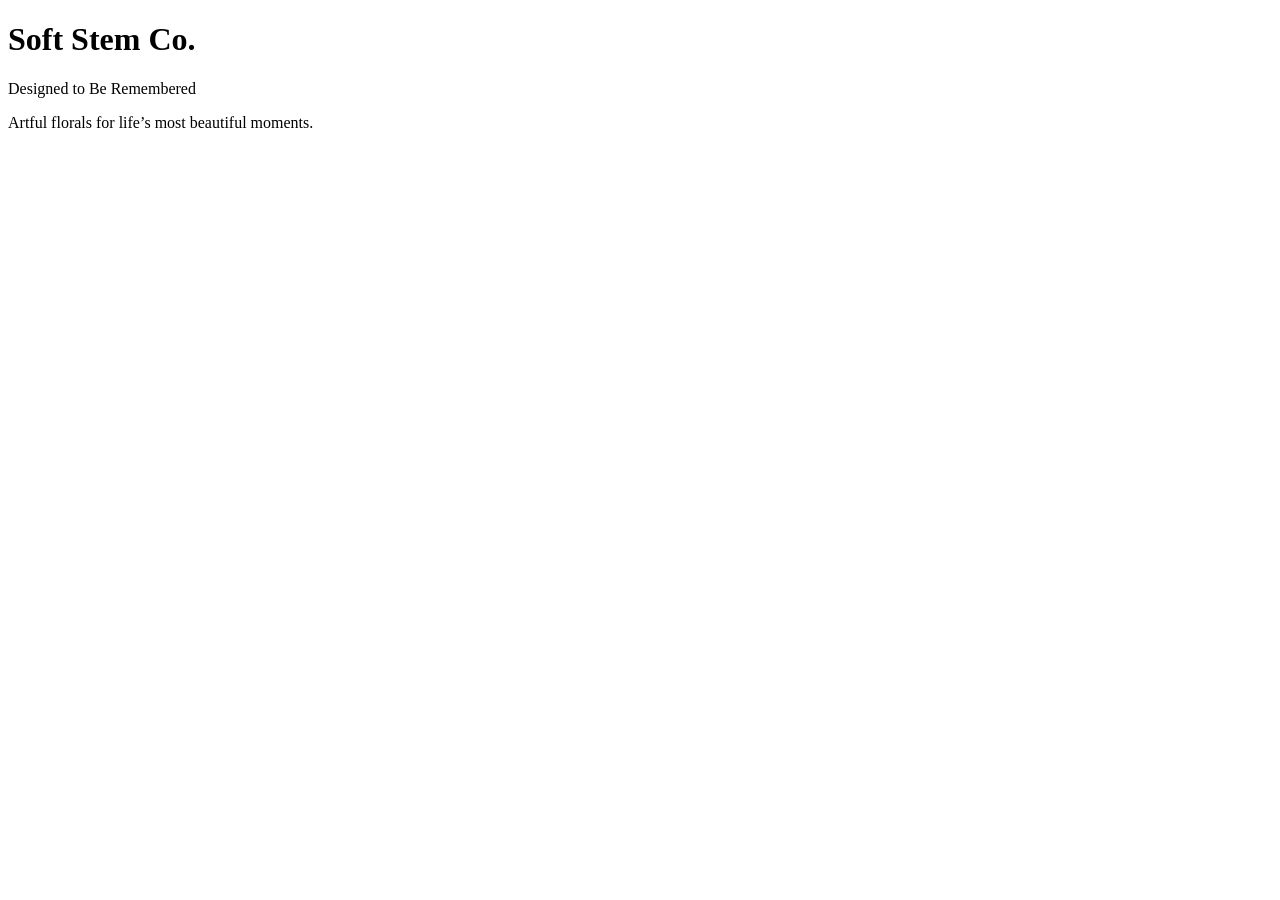
==== index.html @ 31f5fba9 "Add initial index.html for Soft Stem Co." ====
<!DOCTYPE html>
<html lang="en">
<head>
  <meta charset="UTF-8">
  <meta name="viewport" content="width=device-width, initial-scale=1.0">
  <title>Soft Stem Co.</title>
</head>
<body>
  <h1>Soft Stem Co.</h1>
  <p>Designed to Be Remembered</p>
  <p>Artful florals for life’s most beautiful moments.</p>
</body>
</html>
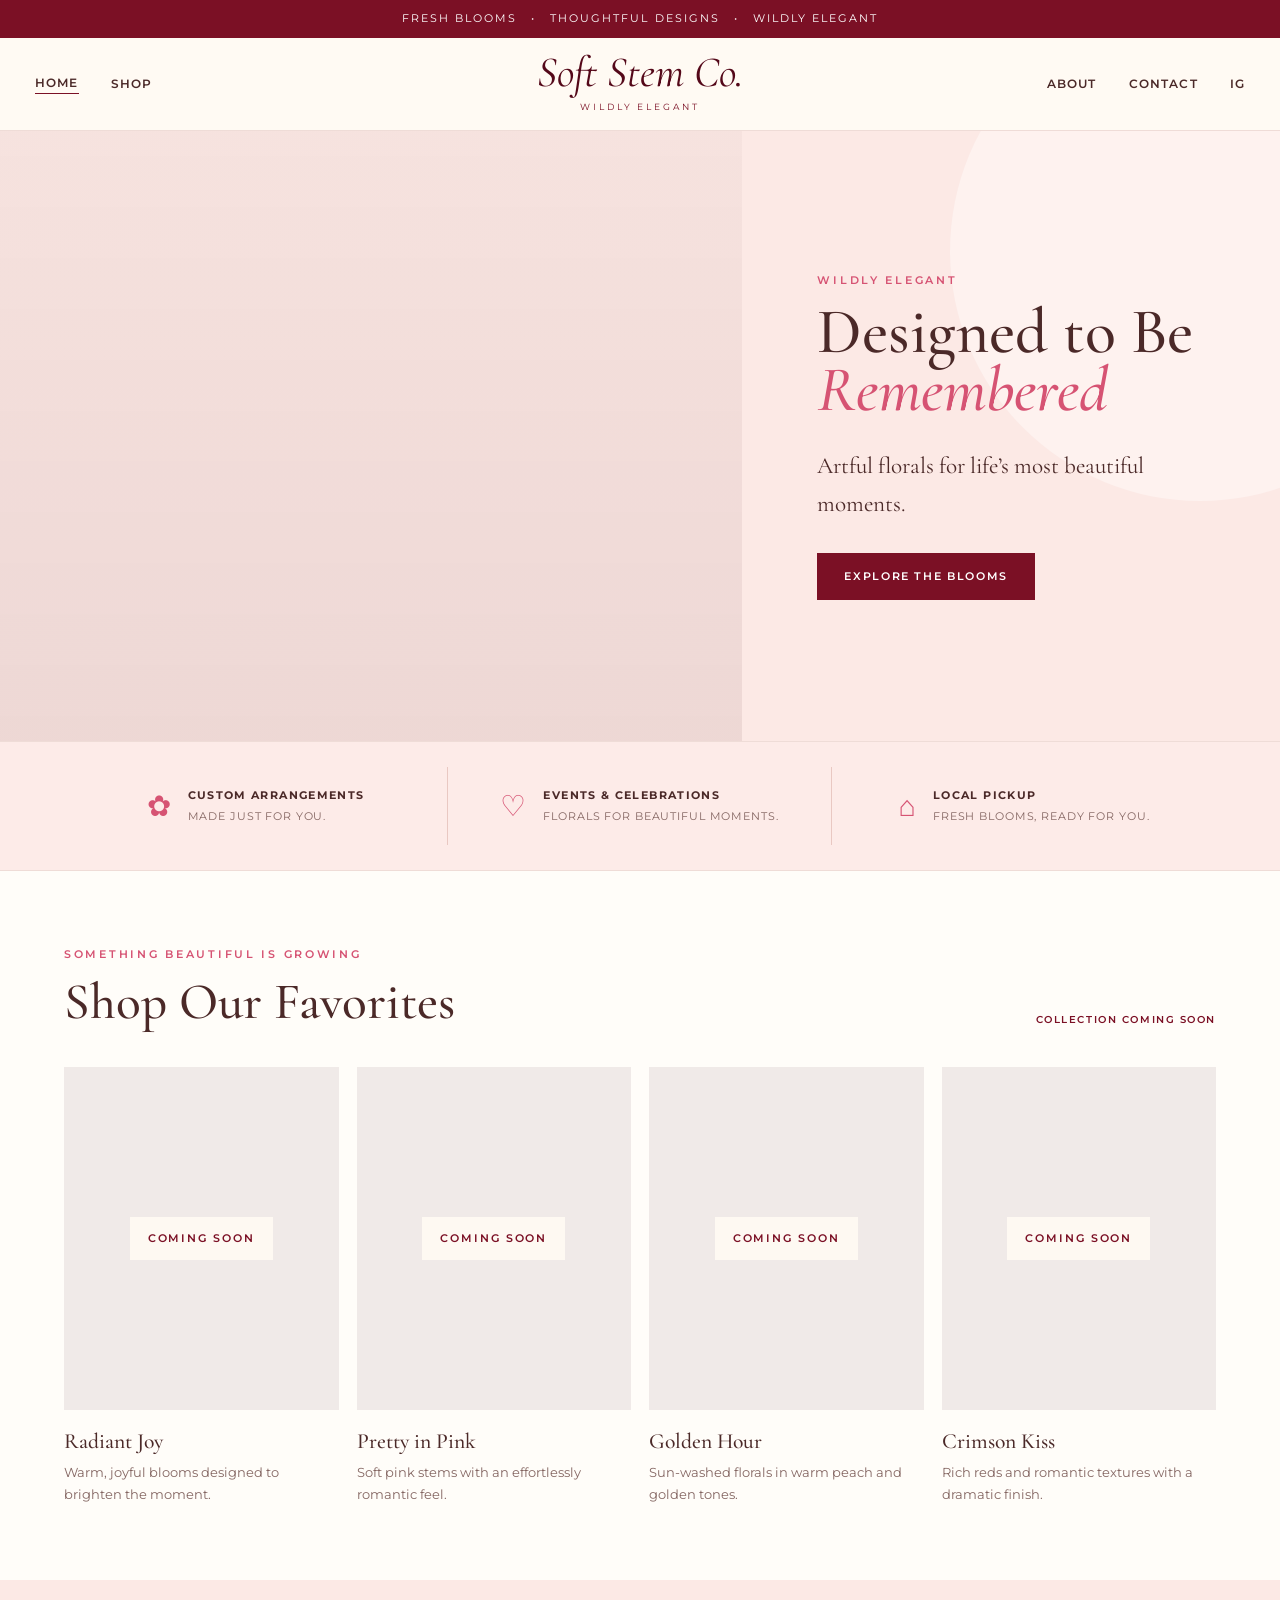
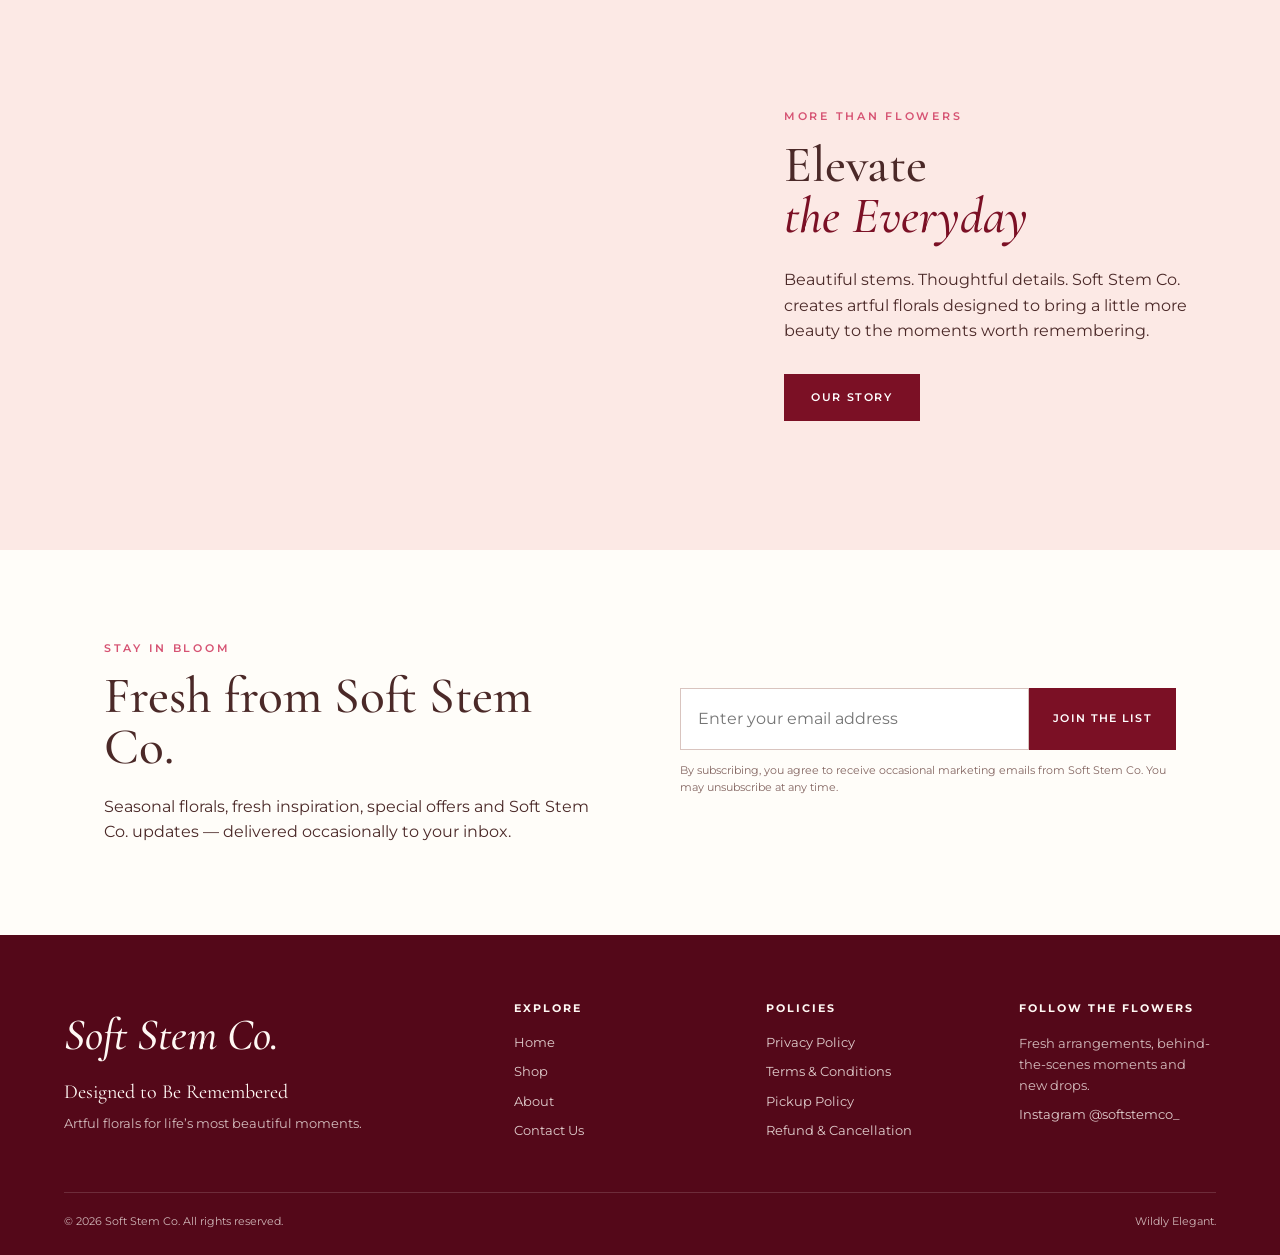
==== commit ed8d0a6d: "Improve SEO and branding in index.html Updated the title and added a meta description for SEO. Enhan" ====
--- a/index.html
+++ b/index.html
@@ -3,11 +3,289 @@
 <head>
   <meta charset="UTF-8">
   <meta name="viewport" content="width=device-width, initial-scale=1.0">
-  <title>Soft Stem Co.</title>
+
+  <title>Soft Stem Co. | Wildly Elegant Florals</title>
+
+  <meta
+    name="description"
+    content="Soft Stem Co. creates artful florals for life's most beautiful moments. Thoughtfully designed arrangements available for local pickup."
+  >
+
+  <link rel="preconnect" href="https://fonts.googleapis.com">
+  <link rel="preconnect" href="https://fonts.gstatic.com" crossorigin>
+
+  <link
+    href="https://fonts.googleapis.com/css2?family=Cormorant+Garamond:ital,wght@0,400;0,500;0,600;1,500&family=Montserrat:wght@400;500;600&display=swap"
+    rel="stylesheet"
+  >
+
+  <link rel="stylesheet" href="styles.css">
 </head>
+
 <body>
-  <h1>Soft Stem Co.</h1>
-  <p>Designed to Be Remembered</p>
-  <p>Artful florals for life’s most beautiful moments.</p>
+
+  <!-- Announcement Bar -->
+  <div class="announcement-bar">
+    <span>Fresh Blooms</span>
+    <span>•</span>
+    <span>Thoughtful Designs</span>
+    <span>•</span>
+    <span>Wildly Elegant</span>
+  </div>
+
+  <!-- Header -->
+  <header class="site-header">
+    <div class="header-inner">
+
+      <nav class="main-nav left-nav" aria-label="Primary navigation">
+        <a href="index.html" class="active">Home</a>
+        <a href="#shop">Shop</a>
+      </nav>
+
+      <a href="index.html" class="brand">
+        <span class="brand-name">Soft Stem Co.</span>
+        <span class="brand-tagline">Wildly Elegant</span>
+      </a>
+
+      <nav class="main-nav right-nav">
+        <a href="about.html">About</a>
+        <a href="contact.html">Contact</a>
+
+        <a
+          href="https://www.instagram.com/softstemco_/"
+          target="_blank"
+          rel="noopener noreferrer"
+          aria-label="Soft Stem Co. on Instagram"
+          class="instagram-link"
+        >
+          IG
+        </a>
+      </nav>
+
+    </div>
+  </header>
+
+  <main>
+
+    <!-- Hero -->
+    <section class="hero">
+
+      <div class="hero-photo">
+        <div class="hero-photo-overlay"></div>
+      </div>
+
+      <div class="hero-content">
+        <p class="eyebrow">Wildly Elegant</p>
+
+        <h1>
+          Designed to Be
+          <span>Remembered</span>
+        </h1>
+
+        <p class="hero-copy">
+          Artful florals for life’s most beautiful moments.
+        </p>
+
+        <a href="#shop" class="button primary-button">
+          Explore the Blooms
+        </a>
+      </div>
+
+    </section>
+
+    <!-- Service Highlights -->
+    <section class="service-strip">
+
+      <article class="service-item">
+        <div class="service-icon">✿</div>
+        <div>
+          <h3>Custom Arrangements</h3>
+          <p>Made just for you.</p>
+        </div>
+      </article>
+
+      <article class="service-item">
+        <div class="service-icon">♡</div>
+        <div>
+          <h3>Events & Celebrations</h3>
+          <p>Florals for beautiful moments.</p>
+        </div>
+      </article>
+
+      <article class="service-item">
+        <div class="service-icon">⌂</div>
+        <div>
+          <h3>Local Pickup</h3>
+          <p>Fresh blooms, ready for you.</p>
+        </div>
+      </article>
+
+    </section>
+
+    <!-- Shop -->
+    <section class="shop-section" id="shop">
+
+      <div class="section-heading">
+        <div>
+          <p class="eyebrow">Something Beautiful Is Growing</p>
+          <h2>Shop Our Favorites</h2>
+        </div>
+
+        <span class="coming-soon-note">Collection coming soon</span>
+      </div>
+
+      <div class="product-grid">
+
+        <article class="product-card">
+          <div class="product-photo product-one">
+            <span class="coming-soon-label">Coming Soon</span>
+          </div>
+          <h3>Radiant Joy</h3>
+          <p>Warm, joyful blooms designed to brighten the moment.</p>
+        </article>
+
+        <article class="product-card">
+          <div class="product-photo product-two">
+            <span class="coming-soon-label">Coming Soon</span>
+          </div>
+          <h3>Pretty in Pink</h3>
+          <p>Soft pink stems with an effortlessly romantic feel.</p>
+        </article>
+
+        <article class="product-card">
+          <div class="product-photo product-three">
+            <span class="coming-soon-label">Coming Soon</span>
+          </div>
+          <h3>Golden Hour</h3>
+          <p>Sun-washed florals in warm peach and golden tones.</p>
+        </article>
+
+        <article class="product-card">
+          <div class="product-photo product-four">
+            <span class="coming-soon-label">Coming Soon</span>
+          </div>
+          <h3>Crimson Kiss</h3>
+          <p>Rich reds and romantic textures with a dramatic finish.</p>
+        </article>
+
+      </div>
+
+    </section>
+
+    <!-- Story -->
+    <section class="story-section">
+
+      <div class="story-photo"></div>
+
+      <div class="story-content">
+        <p class="eyebrow">More Than Flowers</p>
+
+        <h2>
+          Elevate
+          <span>the Everyday</span>
+        </h2>
+
+        <p>
+          Beautiful stems. Thoughtful details. Soft Stem Co. creates
+          artful florals designed to bring a little more beauty to the
+          moments worth remembering.
+        </p>
+
+        <a href="about.html" class="button secondary-button">
+          Our Story
+        </a>
+      </div>
+
+    </section>
+
+    <!-- Newsletter -->
+    <section class="newsletter-section">
+
+      <div class="newsletter-copy">
+        <p class="eyebrow">Stay in Bloom</p>
+
+        <h2>Fresh from Soft Stem Co.</h2>
+
+        <p>
+          Seasonal florals, fresh inspiration, special offers and
+          Soft Stem Co. updates — delivered occasionally to your inbox.
+        </p>
+      </div>
+
+      <form class="newsletter-form">
+        <label for="email" class="sr-only">Email Address</label>
+
+        <input
+          type="email"
+          id="email"
+          name="email"
+          placeholder="Enter your email address"
+          required
+        >
+
+        <button type="submit">Join the List</button>
+
+        <p class="form-disclaimer">
+          By subscribing, you agree to receive occasional marketing
+          emails from Soft Stem Co. You may unsubscribe at any time.
+        </p>
+      </form>
+
+    </section>
+
+  </main>
+
+  <!-- Footer -->
+  <footer class="site-footer">
+
+    <div class="footer-grid">
+
+      <div class="footer-brand">
+        <h2>Soft Stem Co.</h2>
+        <p class="footer-tagline">Designed to Be Remembered</p>
+        <p>Artful florals for life’s most beautiful moments.</p>
+      </div>
+
+      <div class="footer-column">
+        <h3>Explore</h3>
+        <a href="index.html">Home</a>
+        <a href="#shop">Shop</a>
+        <a href="about.html">About</a>
+        <a href="contact.html">Contact Us</a>
+      </div>
+
+      <div class="footer-column">
+        <h3>Policies</h3>
+        <a href="privacy.html">Privacy Policy</a>
+        <a href="terms.html">Terms & Conditions</a>
+        <a href="pickup.html">Pickup Policy</a>
+        <a href="refunds.html">Refund & Cancellation</a>
+      </div>
+
+      <div class="footer-column">
+        <h3>Follow the Flowers</h3>
+
+        <p>
+          Fresh arrangements, behind-the-scenes moments and new drops.
+        </p>
+
+        <a
+          href="https://www.instagram.com/softstemco_/"
+          target="_blank"
+          rel="noopener noreferrer"
+        >
+          Instagram @softstemco_
+        </a>
+      </div>
+
+    </div>
+
+    <div class="footer-bottom">
+      <p>© 2026 Soft Stem Co. All rights reserved.</p>
+      <p>Wildly Elegant.</p>
+    </div>
+
+  </footer>
+
 </body>
 </html>
--- a/styles.css
+++ b/styles.css
@@ -0,0 +1,684 @@
+:root {
+  --burgundy: #7b1025;
+  --deep-burgundy: #540819;
+  --rose: #d65373;
+  --soft-pink: #f8d7dc;
+  --blush: #fce9e5;
+  --peach: #f8b89f;
+  --cream: #fffaf3;
+  --warm-white: #fffdf9;
+  --brown: #4b2928;
+  --muted-brown: #846662;
+  --border: #efdcd7;
+
+  --serif: "Cormorant Garamond", serif;
+  --sans: "Montserrat", sans-serif;
+}
+
+* {
+  box-sizing: border-box;
+  margin: 0;
+  padding: 0;
+}
+
+html {
+  scroll-behavior: smooth;
+}
+
+body {
+  font-family: var(--sans);
+  background: var(--warm-white);
+  color: var(--brown);
+  line-height: 1.6;
+}
+
+img {
+  max-width: 100%;
+  display: block;
+}
+
+a {
+  color: inherit;
+  text-decoration: none;
+}
+
+button,
+input {
+  font: inherit;
+}
+
+/* Announcement */
+
+.announcement-bar {
+  min-height: 38px;
+  background: var(--burgundy);
+  color: white;
+  display: flex;
+  justify-content: center;
+  align-items: center;
+  gap: 14px;
+  font-size: 0.7rem;
+  letter-spacing: 0.18em;
+  text-transform: uppercase;
+}
+
+/* Header */
+
+.site-header {
+  background: rgba(255, 250, 243, 0.98);
+  border-bottom: 1px solid var(--border);
+  position: sticky;
+  top: 0;
+  z-index: 20;
+}
+
+.header-inner {
+  max-width: 1300px;
+  margin: auto;
+  min-height: 92px;
+  padding: 0 35px;
+  display: grid;
+  grid-template-columns: 1fr auto 1fr;
+  align-items: center;
+}
+
+.main-nav {
+  display: flex;
+  gap: 32px;
+  align-items: center;
+}
+
+.right-nav {
+  justify-content: flex-end;
+}
+
+.main-nav a {
+  font-size: 0.72rem;
+  font-weight: 600;
+  letter-spacing: 0.1em;
+  text-transform: uppercase;
+}
+
+.main-nav a:hover {
+  color: var(--burgundy);
+}
+
+.main-nav .active {
+  border-bottom: 1px solid var(--burgundy);
+}
+
+.brand {
+  text-align: center;
+}
+
+.brand-name {
+  display: block;
+  font-family: var(--serif);
+  font-size: 2.7rem;
+  line-height: 0.9;
+  font-style: italic;
+  color: var(--deep-burgundy);
+}
+
+.brand-tagline {
+  display: block;
+  margin-top: 8px;
+  font-size: 0.57rem;
+  letter-spacing: 0.32em;
+  text-transform: uppercase;
+  color: var(--burgundy);
+}
+
+/* Hero */
+
+.hero {
+  min-height: 610px;
+  display: grid;
+  grid-template-columns: 58% 42%;
+  background: var(--blush);
+}
+
+.hero-photo {
+  min-height: 610px;
+
+  /* Temporary stock-style image */
+  background:
+    linear-gradient(
+      rgba(70, 10, 20, 0.03),
+      rgba(70, 10, 20, 0.08)
+    ),
+    url("https://images.unsplash.com/photo-1523438885200-e635ba2c371e?auto=format&fit=crop&w=1600&q=85");
+
+  background-size: cover;
+  background-position: center;
+}
+
+.hero-content {
+  position: relative;
+  padding: 90px 75px;
+  display: flex;
+  flex-direction: column;
+  justify-content: center;
+  overflow: hidden;
+}
+
+.hero-content::before {
+  content: "";
+  position: absolute;
+  width: 500px;
+  height: 500px;
+  background: rgba(255, 255, 255, 0.38);
+  border-radius: 50%;
+  top: -130px;
+  right: -170px;
+}
+
+.hero-content > * {
+  position: relative;
+  z-index: 2;
+}
+
+.eyebrow {
+  font-size: 0.68rem;
+  font-weight: 600;
+  letter-spacing: 0.25em;
+  text-transform: uppercase;
+  color: var(--rose);
+  margin-bottom: 14px;
+}
+
+.hero h1 {
+  font-family: var(--serif);
+  font-weight: 500;
+  font-size: clamp(3rem, 5vw, 5.5rem);
+  line-height: 0.9;
+  color: var(--brown);
+  max-width: 600px;
+}
+
+.hero h1 span {
+  display: block;
+  font-style: italic;
+  color: var(--rose);
+}
+
+.hero-copy {
+  max-width: 460px;
+  margin: 30px 0;
+  font-family: var(--serif);
+  font-size: 1.45rem;
+}
+
+.button {
+  display: inline-flex;
+  align-items: center;
+  justify-content: center;
+  width: fit-content;
+  padding: 15px 27px;
+  font-size: 0.68rem;
+  font-weight: 600;
+  text-transform: uppercase;
+  letter-spacing: 0.15em;
+  transition: 0.2s ease;
+}
+
+.primary-button {
+  background: var(--burgundy);
+  color: white;
+}
+
+.primary-button:hover {
+  background: var(--deep-burgundy);
+  transform: translateY(-2px);
+}
+
+/* Services */
+
+.service-strip {
+  display: grid;
+  grid-template-columns: repeat(3, 1fr);
+  padding: 25px max(5%, 30px);
+  background: #fdebe8;
+  border-top: 1px solid var(--border);
+  border-bottom: 1px solid var(--border);
+}
+
+.service-item {
+  display: flex;
+  justify-content: center;
+  align-items: center;
+  gap: 17px;
+  padding: 16px 25px;
+  border-right: 1px solid #e9c8c2;
+}
+
+.service-item:last-child {
+  border-right: none;
+}
+
+.service-icon {
+  color: var(--rose);
+  font-size: 1.8rem;
+}
+
+.service-item h3 {
+  font-size: 0.71rem;
+  letter-spacing: 0.12em;
+  text-transform: uppercase;
+  margin-bottom: 4px;
+}
+
+.service-item p {
+  font-size: 0.68rem;
+  color: var(--muted-brown);
+  text-transform: uppercase;
+  letter-spacing: 0.08em;
+}
+
+/* Shop */
+
+.shop-section {
+  padding: 75px 5%;
+  max-width: 1450px;
+  margin: auto;
+}
+
+.section-heading {
+  display: flex;
+  justify-content: space-between;
+  align-items: end;
+  gap: 30px;
+  margin-bottom: 38px;
+}
+
+.section-heading h2,
+.story-content h2,
+.newsletter-copy h2 {
+  font-family: var(--serif);
+  font-size: clamp(2.6rem, 4vw, 4rem);
+  line-height: 1;
+  font-weight: 500;
+}
+
+.coming-soon-note {
+  color: var(--burgundy);
+  text-transform: uppercase;
+  letter-spacing: 0.15em;
+  font-size: 0.65rem;
+  font-weight: 600;
+}
+
+.product-grid {
+  display: grid;
+  grid-template-columns: repeat(4, 1fr);
+  gap: 18px;
+}
+
+.product-photo {
+  aspect-ratio: 4 / 5;
+  background-size: cover;
+  background-position: center;
+  position: relative;
+  display: flex;
+  align-items: center;
+  justify-content: center;
+  overflow: hidden;
+}
+
+.product-photo::after {
+  content: "";
+  position: absolute;
+  inset: 0;
+  background: rgba(73, 20, 31, 0.08);
+}
+
+.product-one {
+  background-image:
+    url("https://images.unsplash.com/photo-1490750967868-88aa4486c946?auto=format&fit=crop&w=800&q=80");
+}
+
+.product-two {
+  background-image:
+    url("https://images.unsplash.com/photo-1526047932273-341f2a7631f9?auto=format&fit=crop&w=800&q=80");
+}
+
+.product-three {
+  background-image:
+    url("https://images.unsplash.com/photo-1531058240690-006c446962d8?auto=format&fit=crop&w=800&q=80");
+}
+
+.product-four {
+  background-image:
+    url("https://images.unsplash.com/photo-1497250681960-ef046c08a56e?auto=format&fit=crop&w=800&q=80");
+}
+
+.coming-soon-label {
+  position: relative;
+  z-index: 2;
+  background: rgba(255, 250, 243, 0.94);
+  padding: 13px 18px;
+  color: var(--burgundy);
+  font-size: 0.67rem;
+  font-weight: 600;
+  letter-spacing: 0.18em;
+  text-transform: uppercase;
+}
+
+.product-card h3 {
+  margin-top: 14px;
+  font-family: var(--serif);
+  font-size: 1.35rem;
+  font-weight: 500;
+}
+
+.product-card p {
+  color: var(--muted-brown);
+  margin-top: 4px;
+  font-size: 0.83rem;
+}
+
+/* Story */
+
+.story-section {
+  display: grid;
+  grid-template-columns: 55% 45%;
+  background: var(--blush);
+}
+
+.story-photo {
+  min-height: 570px;
+  background-image:
+    url("https://images.unsplash.com/photo-1487070183336-b863922373d4?auto=format&fit=crop&w=1300&q=85");
+  background-size: cover;
+  background-position: center;
+}
+
+.story-content {
+  padding: 80px;
+  display: flex;
+  flex-direction: column;
+  justify-content: center;
+}
+
+.story-content h2 span {
+  display: block;
+  font-style: italic;
+  color: var(--burgundy);
+}
+
+.story-content > p:not(.eyebrow) {
+  max-width: 470px;
+  margin: 25px 0 30px;
+}
+
+.secondary-button {
+  background: var(--burgundy);
+  color: white;
+}
+
+/* Newsletter */
+
+.newsletter-section {
+  max-width: 1200px;
+  margin: auto;
+  padding: 90px 5%;
+  display: grid;
+  grid-template-columns: 1fr 1fr;
+  gap: 80px;
+  align-items: center;
+}
+
+.newsletter-copy p:last-child {
+  margin-top: 20px;
+  max-width: 500px;
+}
+
+.newsletter-form {
+  display: flex;
+  flex-wrap: wrap;
+}
+
+.newsletter-form input {
+  flex: 1;
+  min-width: 230px;
+  padding: 17px;
+  border: 1px solid #d9c4bf;
+  background: white;
+  outline: none;
+}
+
+.newsletter-form input:focus {
+  border-color: var(--burgundy);
+}
+
+.newsletter-form button {
+  border: none;
+  background: var(--burgundy);
+  color: white;
+  padding: 17px 24px;
+  text-transform: uppercase;
+  letter-spacing: 0.12em;
+  font-size: 0.68rem;
+  font-weight: 600;
+  cursor: pointer;
+}
+
+.form-disclaimer {
+  width: 100%;
+  margin-top: 12px;
+  color: var(--muted-brown);
+  font-size: 0.68rem;
+}
+
+/* Footer */
+
+.site-footer {
+  background: var(--deep-burgundy);
+  color: #fff8f4;
+  padding: 65px 5% 25px;
+}
+
+.footer-grid {
+  max-width: 1300px;
+  margin: auto;
+  display: grid;
+  grid-template-columns: 2fr repeat(3, 1fr);
+  gap: 55px;
+}
+
+.footer-brand h2 {
+  font-family: var(--serif);
+  font-size: 2.8rem;
+  font-style: italic;
+  font-weight: 500;
+}
+
+.footer-tagline {
+  font-family: var(--serif);
+  font-size: 1.25rem;
+  margin: 5px 0;
+}
+
+.footer-brand > p:last-child,
+.footer-column p {
+  opacity: 0.75;
+  font-size: 0.82rem;
+  max-width: 300px;
+}
+
+.footer-column {
+  display: flex;
+  flex-direction: column;
+  gap: 9px;
+}
+
+.footer-column h3 {
+  margin-bottom: 6px;
+  font-size: 0.7rem;
+  text-transform: uppercase;
+  letter-spacing: 0.18em;
+}
+
+.footer-column a {
+  font-size: 0.8rem;
+  opacity: 0.82;
+}
+
+.footer-column a:hover {
+  opacity: 1;
+}
+
+.footer-bottom {
+  max-width: 1300px;
+  margin: 50px auto 0;
+  border-top: 1px solid rgba(255, 255, 255, 0.2);
+  padding-top: 20px;
+  display: flex;
+  justify-content: space-between;
+  gap: 20px;
+  font-size: 0.68rem;
+  opacity: 0.72;
+}
+
+.sr-only {
+  position: absolute;
+  width: 1px;
+  height: 1px;
+  overflow: hidden;
+  clip: rect(0, 0, 0, 0);
+}
+
+/* Tablet */
+
+@media (max-width: 900px) {
+
+  .header-inner {
+    grid-template-columns: 1fr;
+    gap: 20px;
+    padding: 20px;
+  }
+
+  .brand {
+    grid-row: 1;
+  }
+
+  .left-nav,
+  .right-nav {
+    justify-content: center;
+  }
+
+  .hero {
+    grid-template-columns: 1fr;
+  }
+
+  .hero-photo {
+    min-height: 480px;
+  }
+
+  .hero-content {
+    padding: 60px 8%;
+  }
+
+  .service-strip {
+    grid-template-columns: 1fr;
+  }
+
+  .service-item {
+    border-right: none;
+    border-bottom: 1px solid #e9c8c2;
+  }
+
+  .product-grid {
+    grid-template-columns: repeat(2, 1fr);
+  }
+
+  .story-section {
+    grid-template-columns: 1fr;
+  }
+
+  .story-content {
+    padding: 60px 8%;
+  }
+
+  .newsletter-section {
+    grid-template-columns: 1fr;
+    gap: 35px;
+  }
+
+  .footer-grid {
+    grid-template-columns: repeat(2, 1fr);
+  }
+}
+
+/* Mobile */
+
+@media (max-width: 600px) {
+
+  .announcement-bar {
+    font-size: 0.55rem;
+    gap: 7px;
+  }
+
+  .main-nav {
+    gap: 14px;
+    flex-wrap: wrap;
+  }
+
+  .brand-name {
+    font-size: 2.15rem;
+  }
+
+  .hero-photo {
+    min-height: 390px;
+  }
+
+  .hero-content {
+    padding: 50px 25px;
+  }
+
+  .hero h1 {
+    font-size: 3.4rem;
+  }
+
+  .product-grid {
+    grid-template-columns: 1fr;
+  }
+
+  .section-heading {
+    align-items: start;
+    flex-direction: column;
+  }
+
+  .story-photo {
+    min-height: 420px;
+  }
+
+  .story-content {
+    padding: 50px 25px;
+  }
+
+  .newsletter-section {
+    padding: 65px 25px;
+  }
+
+  .newsletter-form {
+    display: block;
+  }
+
+  .newsletter-form input,
+  .newsletter-form button {
+    width: 100%;
+  }
+
+  .newsletter-form button {
+    margin-top: 10px;
+  }
+
+  .footer-grid {
+    grid-template-columns: 1fr;
+  }
+
+  .footer-bottom {
+    flex-direction: column;
+  }
+}
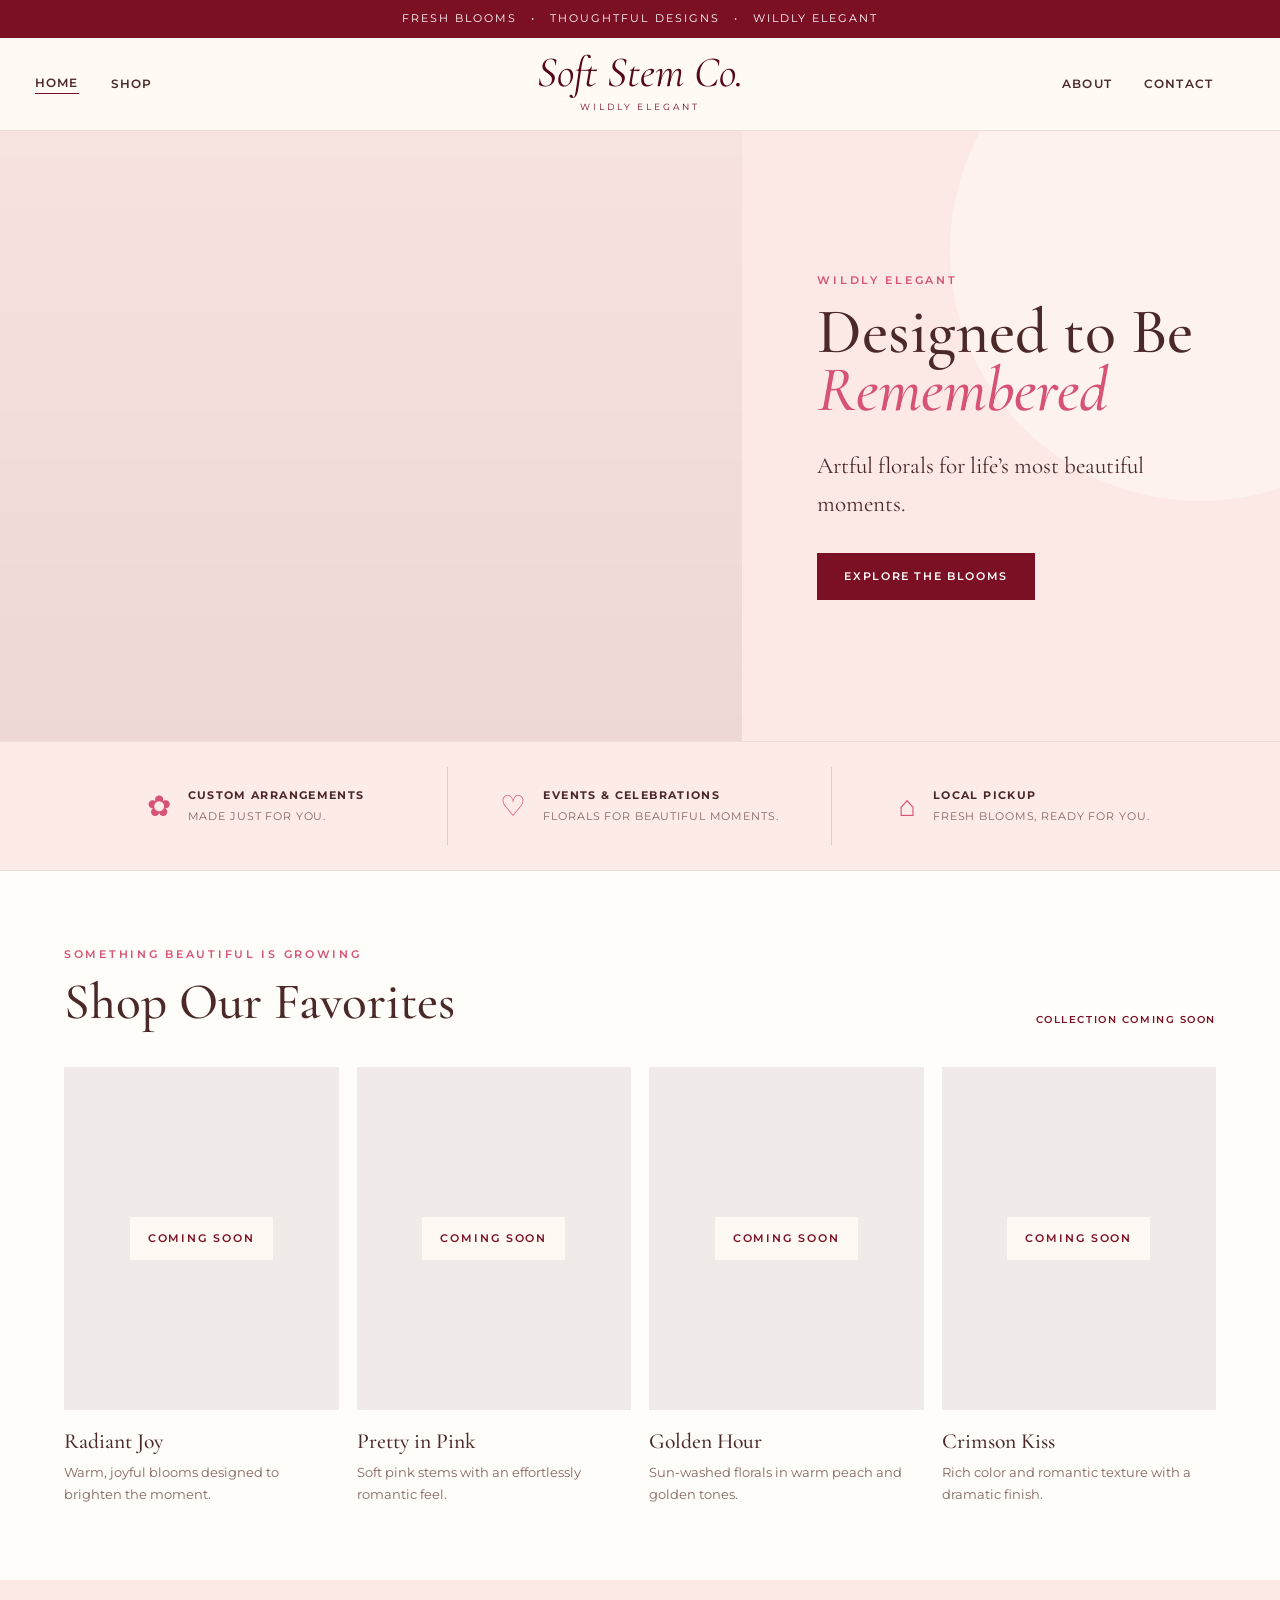
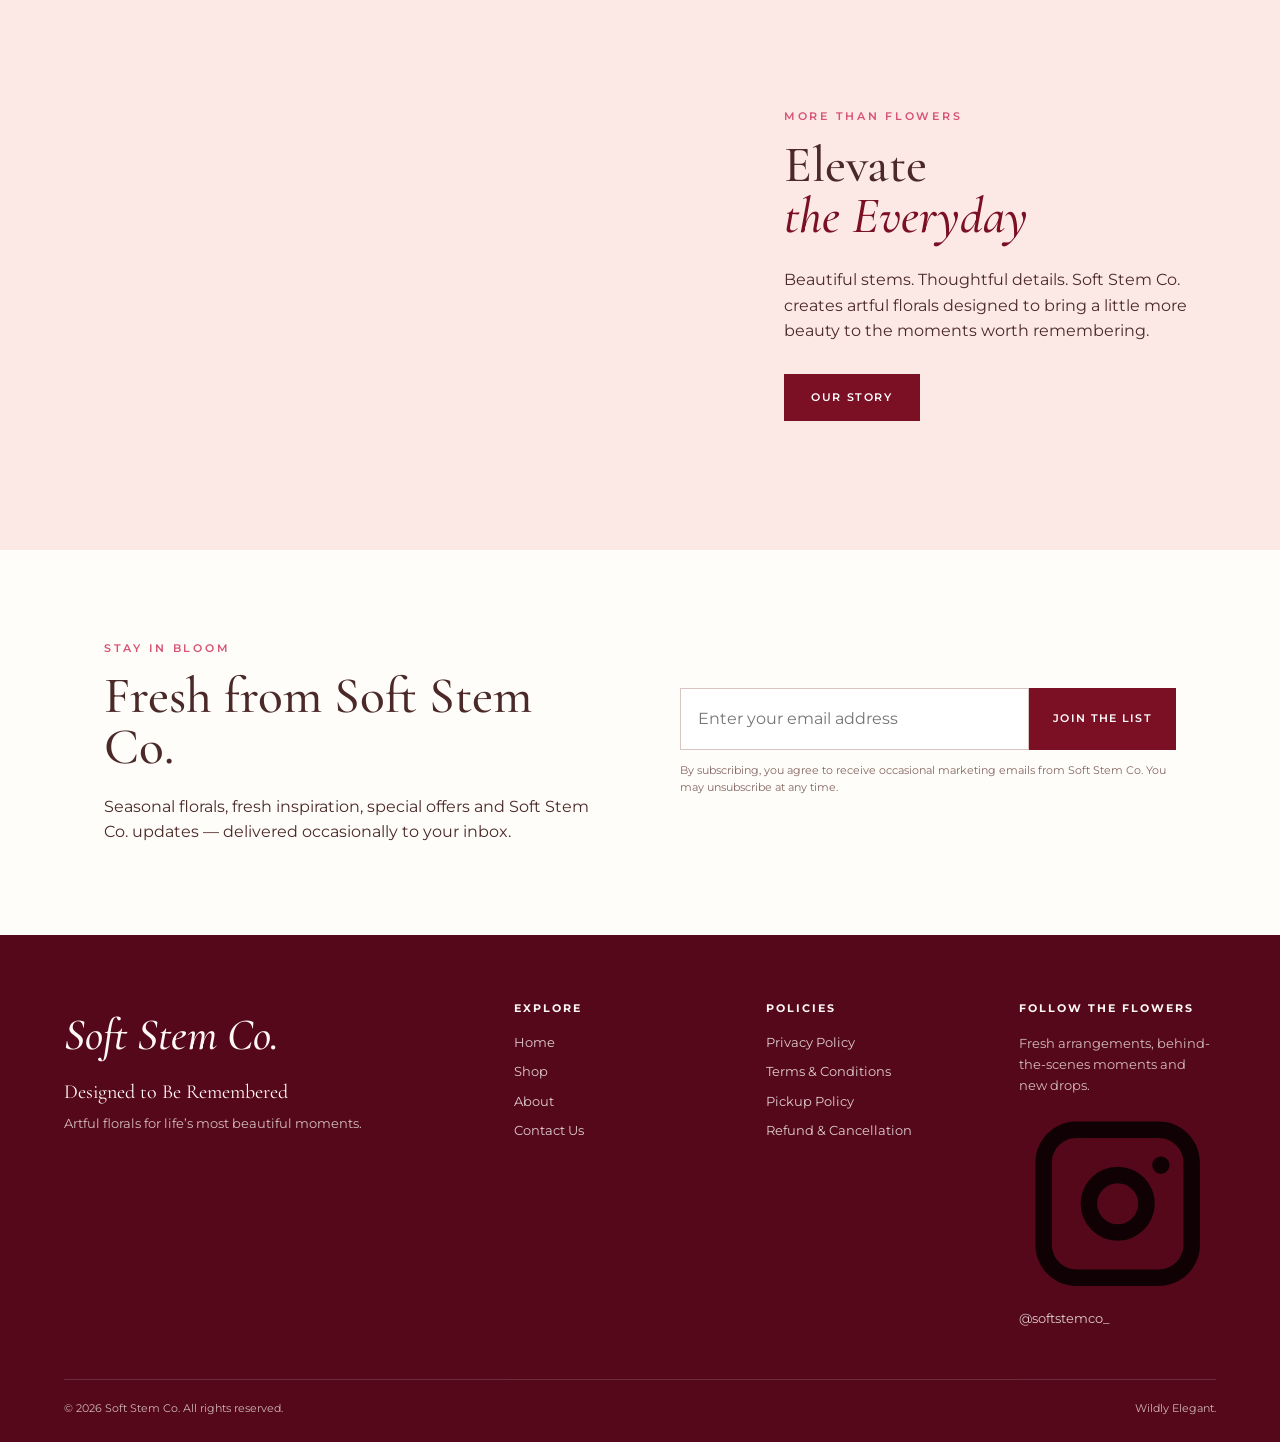
==== commit 6805311e: "Refactor index.html for clarity and structure Refactor HTML structure for improved readability and o" ====
--- a/index.html
+++ b/index.html
@@ -1,30 +1,49 @@
 <!DOCTYPE html>
 <html lang="en">
+
 <head>
   <meta charset="UTF-8">
-  <meta name="viewport" content="width=device-width, initial-scale=1.0">
+
+  <meta
+    name="viewport"
+    content="width=device-width, initial-scale=1.0"
+  >
 
   <title>Soft Stem Co. | Wildly Elegant Florals</title>
 
   <meta
     name="description"
-    content="Soft Stem Co. creates artful florals for life's most beautiful moments. Thoughtfully designed arrangements available for local pickup."
+    content="Soft Stem Co. creates artful florals for life's most beautiful moments. Thoughtfully designed floral arrangements available for local pickup."
   >
 
+  <!-- Google Fonts -->
   <link rel="preconnect" href="https://fonts.googleapis.com">
-  <link rel="preconnect" href="https://fonts.gstatic.com" crossorigin>
 
   <link
-    href="https://fonts.googleapis.com/css2?family=Cormorant+Garamond:ital,wght@0,400;0,500;0,600;1,500&family=Montserrat:wght@400;500;600&display=swap"
+    rel="preconnect"
+    href="https://fonts.gstatic.com"
+    crossorigin
+  >
+
+  <link
+    href="https://fonts.googleapis.com/css2?family=Cormorant+Garamond:ital,wght@0,400;0,500;0,600;1,500;1,600&family=Montserrat:wght@400;500;600&display=swap"
     rel="stylesheet"
   >
 
-  <link rel="stylesheet" href="styles.css">
+  <!-- Main stylesheet -->
+  <link
+    rel="stylesheet"
+    href="styles.css"
+  >
 </head>
 
+
 <body>
 
-  <!-- Announcement Bar -->
+  <!-- =========================
+       ANNOUNCEMENT BAR
+  ========================== -->
+
   <div class="announcement-bar">
     <span>Fresh Blooms</span>
     <span>•</span>
@@ -33,187 +52,443 @@
     <span>Wildly Elegant</span>
   </div>
 
-  <!-- Header -->
+
+  <!-- =========================
+       HEADER
+  ========================== -->
+
   <header class="site-header">
+
     <div class="header-inner">
 
-      <nav class="main-nav left-nav" aria-label="Primary navigation">
-        <a href="index.html" class="active">Home</a>
-        <a href="#shop">Shop</a>
+      <!-- Left navigation -->
+      <nav
+        class="main-nav left-nav"
+        aria-label="Primary navigation"
+      >
+        <a
+          href="index.html"
+          class="active"
+        >
+          Home
+        </a>
+
+        <a href="#shop">
+          Shop
+        </a>
       </nav>
 
-      <a href="index.html" class="brand">
-        <span class="brand-name">Soft Stem Co.</span>
-        <span class="brand-tagline">Wildly Elegant</span>
+
+      <!-- Logo / Brand -->
+      <a
+        href="index.html"
+        class="brand"
+        aria-label="Soft Stem Co. Home"
+      >
+        <span class="brand-name">
+          Soft Stem Co.
+        </span>
+
+        <span class="brand-tagline">
+          Wildly Elegant
+        </span>
       </a>
 
-      <nav class="main-nav right-nav">
-        <a href="about.html">About</a>
-        <a href="contact.html">Contact</a>
-
+
+      <!-- Right navigation -->
+      <nav
+        class="main-nav right-nav"
+        aria-label="Secondary navigation"
+      >
+
+        <a href="about.html">
+          About
+        </a>
+
+        <a href="contact.html">
+          Contact
+        </a>
+
+
+        <!-- Instagram Icon -->
         <a
           href="https://www.instagram.com/softstemco_/"
           target="_blank"
           rel="noopener noreferrer"
-          aria-label="Soft Stem Co. on Instagram"
-          class="instagram-link"
+          class="instagram-icon"
+          aria-label="Follow Soft Stem Co. on Instagram"
         >
-          IG
-        </a>
+
+          <svg
+            viewBox="0 0 24 24"
+            aria-hidden="true"
+          >
+
+            <path
+              d="M7 2C4.24 2 2 4.24 2 7v10c0 2.76 2.24 5 5 5h10c2.76 0 5-2.24 5-5V7c0-2.76-2.24-5-5-5H7zm10 2c1.66 0 3 1.34 3 3v10c0 1.66-1.34 3-3 3H7c-1.66 0-3-1.34-3-3V7c0-1.66 1.34-3 3-3h10zm-5 3.5A4.5 4.5 0 1 0 12 16.5 4.5 4.5 0 0 0 12 7.5zm0 2A2.5 2.5 0 1 1 9.5 12 2.5 2.5 0 0 1 12 9.5zm5.25-3.25a1.05 1.05 0 1 0 1.05 1.05 1.05 1.05 0 0 0-1.05-1.05z"
+            />
+
+          </svg>
+
+        </a>
+
       </nav>
 
     </div>
+
   </header>
 
+
+  <!-- =========================
+       MAIN CONTENT
+  ========================== -->
+
   <main>
 
-    <!-- Hero -->
+
+    <!-- =========================
+         HERO
+    ========================== -->
+
     <section class="hero">
 
-      <div class="hero-photo">
-        <div class="hero-photo-overlay"></div>
-      </div>
+      <div
+        class="hero-photo"
+        role="img"
+        aria-label="Colorful Soft Stem Co. floral arrangement"
+      >
+      </div>
+
 
       <div class="hero-content">
-        <p class="eyebrow">Wildly Elegant</p>
+
+        <p class="eyebrow">
+          Wildly Elegant
+        </p>
+
 
         <h1>
           Designed to Be
           <span>Remembered</span>
         </h1>
 
+
         <p class="hero-copy">
           Artful florals for life’s most beautiful moments.
         </p>
 
-        <a href="#shop" class="button primary-button">
+
+        <a
+          href="#shop"
+          class="button primary-button"
+        >
           Explore the Blooms
         </a>
+
       </div>
 
     </section>
 
-    <!-- Service Highlights -->
+
+
+    <!-- =========================
+         SERVICE STRIP
+    ========================== -->
+
     <section class="service-strip">
 
+
       <article class="service-item">
-        <div class="service-icon">✿</div>
+
+        <div class="service-icon">
+          ✿
+        </div>
+
         <div>
-          <h3>Custom Arrangements</h3>
-          <p>Made just for you.</p>
+          <h3>
+            Custom Arrangements
+          </h3>
+
+          <p>
+            Made just for you.
+          </p>
         </div>
+
       </article>
 
+
+
       <article class="service-item">
-        <div class="service-icon">♡</div>
+
+        <div class="service-icon">
+          ♡
+        </div>
+
         <div>
-          <h3>Events & Celebrations</h3>
-          <p>Florals for beautiful moments.</p>
+          <h3>
+            Events & Celebrations
+          </h3>
+
+          <p>
+            Florals for beautiful moments.
+          </p>
         </div>
+
       </article>
 
+
+
       <article class="service-item">
-        <div class="service-icon">⌂</div>
+
+        <div class="service-icon">
+          ⌂
+        </div>
+
         <div>
-          <h3>Local Pickup</h3>
-          <p>Fresh blooms, ready for you.</p>
+          <h3>
+            Local Pickup
+          </h3>
+
+          <p>
+            Fresh blooms, ready for you.
+          </p>
         </div>
+
       </article>
 
+
     </section>
 
-    <!-- Shop -->
-    <section class="shop-section" id="shop">
+
+
+    <!-- =========================
+         SHOP / COMING SOON
+    ========================== -->
+
+    <section
+      class="shop-section"
+      id="shop"
+    >
 
       <div class="section-heading">
+
         <div>
-          <p class="eyebrow">Something Beautiful Is Growing</p>
-          <h2>Shop Our Favorites</h2>
+
+          <p class="eyebrow">
+            Something Beautiful Is Growing
+          </p>
+
+          <h2>
+            Shop Our Favorites
+          </h2>
+
         </div>
 
-        <span class="coming-soon-note">Collection coming soon</span>
-      </div>
+
+        <span class="coming-soon-note">
+          Collection Coming Soon
+        </span>
+
+      </div>
+
+
 
       <div class="product-grid">
 
+
+        <!-- Product 1 -->
+
         <article class="product-card">
+
           <div class="product-photo product-one">
-            <span class="coming-soon-label">Coming Soon</span>
+
+            <span class="coming-soon-label">
+              Coming Soon
+            </span>
+
           </div>
-          <h3>Radiant Joy</h3>
-          <p>Warm, joyful blooms designed to brighten the moment.</p>
+
+          <h3>
+            Radiant Joy
+          </h3>
+
+          <p>
+            Warm, joyful blooms designed to brighten the moment.
+          </p>
+
         </article>
 
+
+
+        <!-- Product 2 -->
+
         <article class="product-card">
+
           <div class="product-photo product-two">
-            <span class="coming-soon-label">Coming Soon</span>
+
+            <span class="coming-soon-label">
+              Coming Soon
+            </span>
+
           </div>
-          <h3>Pretty in Pink</h3>
-          <p>Soft pink stems with an effortlessly romantic feel.</p>
+
+          <h3>
+            Pretty in Pink
+          </h3>
+
+          <p>
+            Soft pink stems with an effortlessly romantic feel.
+          </p>
+
         </article>
 
+
+
+        <!-- Product 3 -->
+
         <article class="product-card">
+
           <div class="product-photo product-three">
-            <span class="coming-soon-label">Coming Soon</span>
+
+            <span class="coming-soon-label">
+              Coming Soon
+            </span>
+
           </div>
-          <h3>Golden Hour</h3>
-          <p>Sun-washed florals in warm peach and golden tones.</p>
+
+          <h3>
+            Golden Hour
+          </h3>
+
+          <p>
+            Sun-washed florals in warm peach and golden tones.
+          </p>
+
         </article>
 
+
+
+        <!-- Product 4 -->
+
         <article class="product-card">
+
           <div class="product-photo product-four">
-            <span class="coming-soon-label">Coming Soon</span>
+
+            <span class="coming-soon-label">
+              Coming Soon
+            </span>
+
           </div>
-          <h3>Crimson Kiss</h3>
-          <p>Rich reds and romantic textures with a dramatic finish.</p>
+
+          <h3>
+            Crimson Kiss
+          </h3>
+
+          <p>
+            Rich color and romantic texture with a dramatic finish.
+          </p>
+
         </article>
 
+
       </div>
 
     </section>
 
-    <!-- Story -->
+
+
+    <!-- =========================
+         STORY SECTION
+    ========================== -->
+
     <section class="story-section">
 
-      <div class="story-photo"></div>
+
+      <div
+        class="story-photo"
+        role="img"
+        aria-label="Wrapped Soft Stem Co. floral bouquet"
+      >
+      </div>
+
 
       <div class="story-content">
-        <p class="eyebrow">More Than Flowers</p>
+
+
+        <p class="eyebrow">
+          More Than Flowers
+        </p>
+
 
         <h2>
           Elevate
           <span>the Everyday</span>
         </h2>
 
+
         <p>
-          Beautiful stems. Thoughtful details. Soft Stem Co. creates
-          artful florals designed to bring a little more beauty to the
-          moments worth remembering.
-        </p>
-
-        <a href="about.html" class="button secondary-button">
+          Beautiful stems. Thoughtful details.
+          Soft Stem Co. creates artful florals designed
+          to bring a little more beauty to the moments
+          worth remembering.
+        </p>
+
+
+        <a
+          href="about.html"
+          class="button secondary-button"
+        >
           Our Story
         </a>
+
+
       </div>
 
     </section>
 
-    <!-- Newsletter -->
+
+
+    <!-- =========================
+         NEWSLETTER
+    ========================== -->
+
     <section class="newsletter-section">
 
+
       <div class="newsletter-copy">
-        <p class="eyebrow">Stay in Bloom</p>
-
-        <h2>Fresh from Soft Stem Co.</h2>
+
+
+        <p class="eyebrow">
+          Stay in Bloom
+        </p>
+
+
+        <h2>
+          Fresh from Soft Stem Co.
+        </h2>
+
 
         <p>
-          Seasonal florals, fresh inspiration, special offers and
-          Soft Stem Co. updates — delivered occasionally to your inbox.
-        </p>
-      </div>
+          Seasonal florals, fresh inspiration, special offers
+          and Soft Stem Co. updates — delivered occasionally
+          to your inbox.
+        </p>
+
+
+      </div>
+
+
 
       <form class="newsletter-form">
-        <label for="email" class="sr-only">Email Address</label>
+
+
+        <label
+          for="email"
+          class="sr-only"
+        >
+          Email Address
+        </label>
+
 
         <input
           type="email"
@@ -223,69 +498,194 @@
           required
         >
 
-        <button type="submit">Join the List</button>
+
+        <button type="submit">
+          Join the List
+        </button>
+
 
         <p class="form-disclaimer">
-          By subscribing, you agree to receive occasional marketing
-          emails from Soft Stem Co. You may unsubscribe at any time.
-        </p>
+
+          By subscribing, you agree to receive occasional
+          marketing emails from Soft Stem Co.
+          You may unsubscribe at any time.
+
+        </p>
+
+
       </form>
 
+
     </section>
 
+
   </main>
 
-  <!-- Footer -->
+
+
+  <!-- =========================
+       FOOTER
+  ========================== -->
+
   <footer class="site-footer">
 
+
     <div class="footer-grid">
 
+
+      <!-- Brand -->
+
       <div class="footer-brand">
-        <h2>Soft Stem Co.</h2>
-        <p class="footer-tagline">Designed to Be Remembered</p>
-        <p>Artful florals for life’s most beautiful moments.</p>
-      </div>
+
+        <h2>
+          Soft Stem Co.
+        </h2>
+
+
+        <p class="footer-tagline">
+          Designed to Be Remembered
+        </p>
+
+
+        <p>
+          Artful florals for life’s most beautiful moments.
+        </p>
+
+      </div>
+
+
+
+      <!-- Explore -->
 
       <div class="footer-column">
-        <h3>Explore</h3>
-        <a href="index.html">Home</a>
-        <a href="#shop">Shop</a>
-        <a href="about.html">About</a>
-        <a href="contact.html">Contact Us</a>
-      </div>
+
+        <h3>
+          Explore
+        </h3>
+
+
+        <a href="index.html">
+          Home
+        </a>
+
+
+        <a href="#shop">
+          Shop
+        </a>
+
+
+        <a href="about.html">
+          About
+        </a>
+
+
+        <a href="contact.html">
+          Contact Us
+        </a>
+
+      </div>
+
+
+
+      <!-- Policies -->
 
       <div class="footer-column">
-        <h3>Policies</h3>
-        <a href="privacy.html">Privacy Policy</a>
-        <a href="terms.html">Terms & Conditions</a>
-        <a href="pickup.html">Pickup Policy</a>
-        <a href="refunds.html">Refund & Cancellation</a>
-      </div>
+
+        <h3>
+          Policies
+        </h3>
+
+
+        <a href="privacy.html">
+          Privacy Policy
+        </a>
+
+
+        <a href="terms.html">
+          Terms & Conditions
+        </a>
+
+
+        <a href="pickup.html">
+          Pickup Policy
+        </a>
+
+
+        <a href="refunds.html">
+          Refund & Cancellation
+        </a>
+
+      </div>
+
+
+
+      <!-- Social -->
 
       <div class="footer-column">
-        <h3>Follow the Flowers</h3>
+
+
+        <h3>
+          Follow the Flowers
+        </h3>
+
 
         <p>
-          Fresh arrangements, behind-the-scenes moments and new drops.
-        </p>
+          Fresh arrangements, behind-the-scenes moments
+          and new drops.
+        </p>
+
 
         <a
           href="https://www.instagram.com/softstemco_/"
           target="_blank"
           rel="noopener noreferrer"
+          class="footer-instagram"
         >
-          Instagram @softstemco_
-        </a>
-      </div>
+
+
+          <svg
+            viewBox="0 0 24 24"
+            aria-hidden="true"
+          >
+
+            <path
+              d="M7 2C4.24 2 2 4.24 2 7v10c0 2.76 2.24 5 5 5h10c2.76 0 5-2.24 5-5V7c0-2.76-2.24-5-5-5H7zm10 2c1.66 0 3 1.34 3 3v10c0 1.66-1.34 3-3 3H7c-1.66 0-3-1.34-3-3V7c0-1.66 1.34-3 3-3h10zm-5 3.5A4.5 4.5 0 1 0 12 16.5 4.5 4.5 0 0 0 12 7.5zm0 2A2.5 2.5 0 1 1 9.5 12 2.5 2.5 0 0 1 12 9.5zm5.25-3.25a1.05 1.05 0 1 0 1.05 1.05 1.05 1.05 0 0 0-1.05-1.05z"
+            />
+
+          </svg>
+
+
+          <span>
+            @softstemco_
+          </span>
+
+
+        </a>
+
+
+      </div>
+
 
     </div>
 
+
+
     <div class="footer-bottom">
-      <p>© 2026 Soft Stem Co. All rights reserved.</p>
-      <p>Wildly Elegant.</p>
+
+      <p>
+        © 2026 Soft Stem Co. All rights reserved.
+      </p>
+
+      <p>
+        Wildly Elegant.
+      </p>
+
     </div>
 
+
   </footer>
 
+
 </body>
+
 </html>
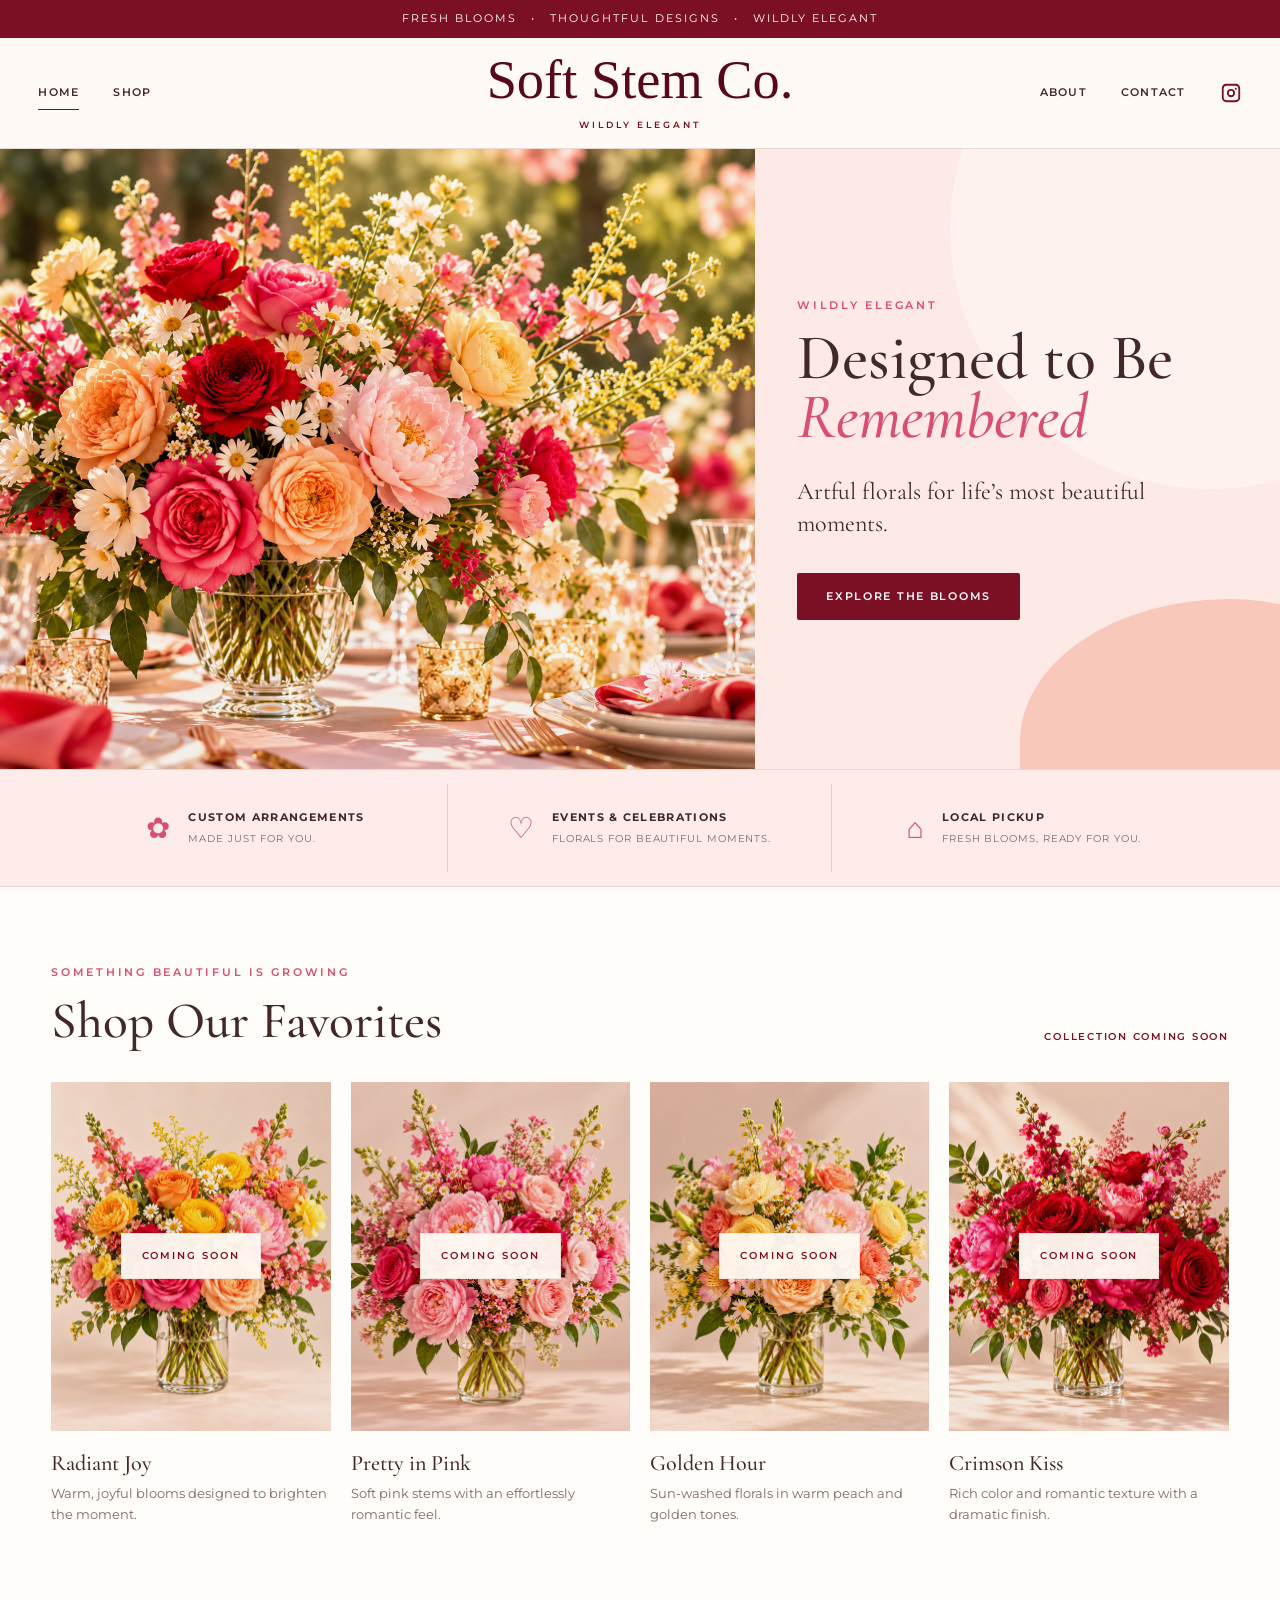
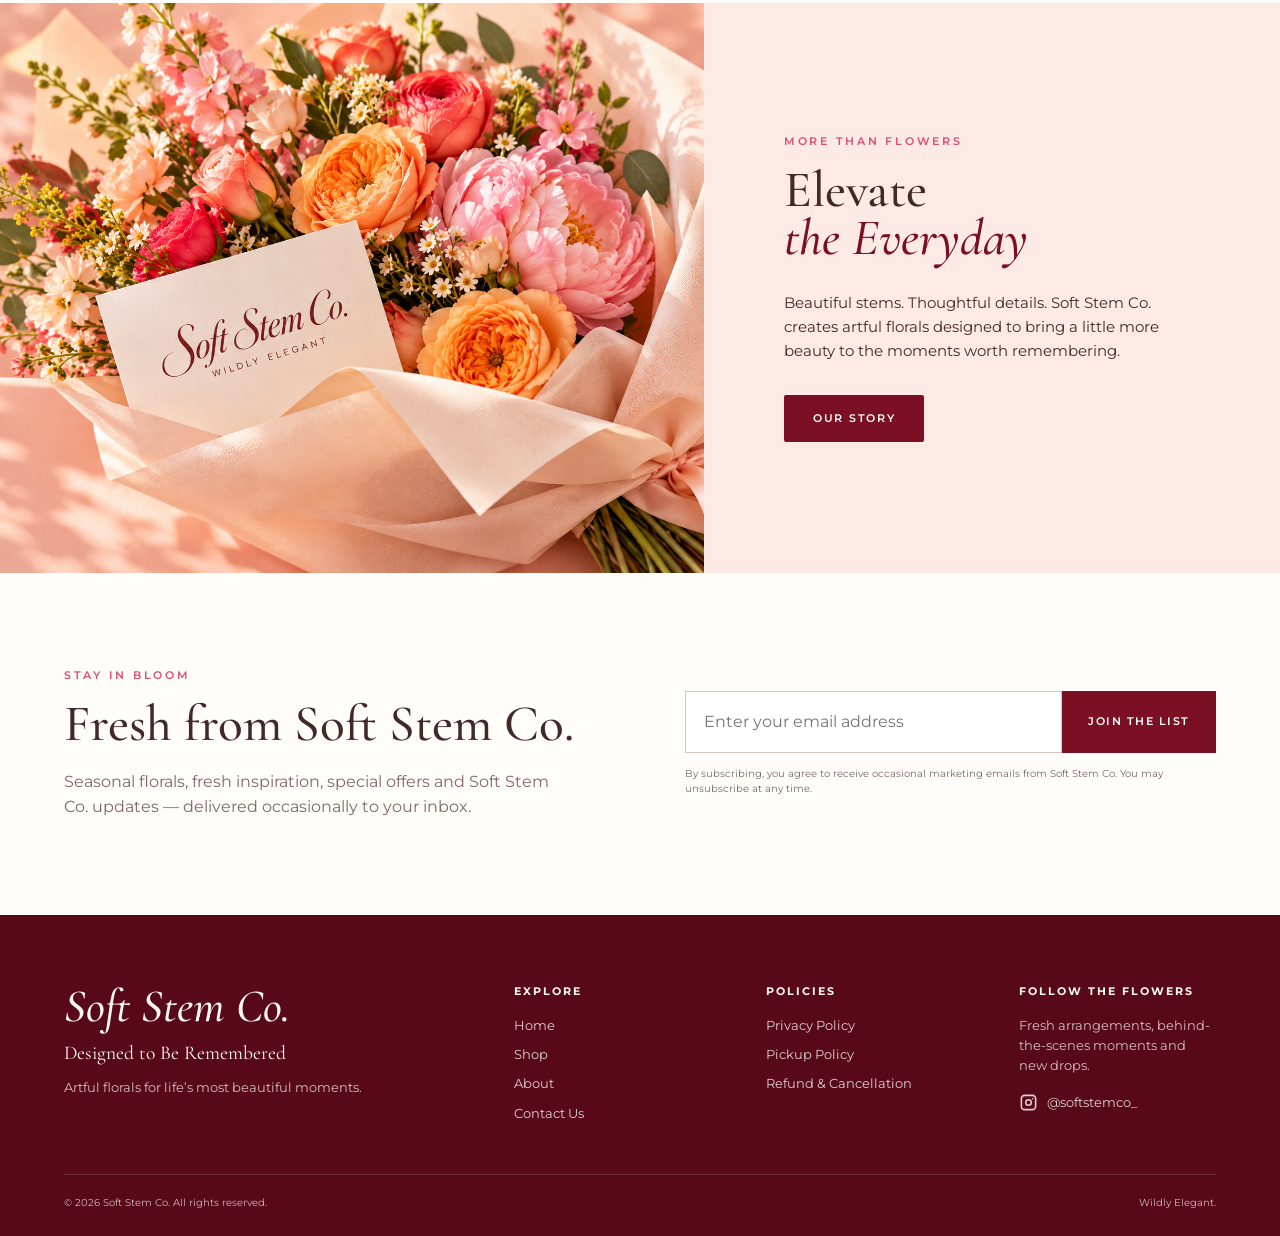
==== commit 3bd5f232: "Remove Terms & Conditions link from index.html Removed the Terms & Conditions link from the footer." ====
--- a/index.html
+++ b/index.html
@@ -601,9 +601,7 @@
         </a>
 
 
-        <a href="terms.html">
-          Terms & Conditions
-        </a>
+       
 
 
         <a href="pickup.html">
--- a/styles.css
+++ b/styles.css
@@ -1,19 +1,43 @@
+/* ========================================
+   SOFT STEM CO.
+   MODERN GARDEN PARTY
+======================================== */
+
+
+/* ========================================
+   BRAND COLORS
+======================================== */
+
 :root {
+
   --burgundy: #7b1025;
-  --deep-burgundy: #540819;
-  --rose: #d65373;
-  --soft-pink: #f8d7dc;
-  --blush: #fce9e5;
-  --peach: #f8b89f;
-  --cream: #fffaf3;
+  --deep-burgundy: #57091a;
+
+  --rose: #d94f70;
+  --pink: #ef8fa9;
+
+  --soft-pink: #f9d9dd;
+  --blush: #fde9e5;
+
+  --peach: #f6b49e;
+
+  --cream: #fff8ef;
   --warm-white: #fffdf9;
-  --brown: #4b2928;
-  --muted-brown: #846662;
-  --border: #efdcd7;
+
+  --brown: #432828;
+  --muted-brown: #806765;
+
+  --border: #ecd8d2;
 
   --serif: "Cormorant Garamond", serif;
   --sans: "Montserrat", sans-serif;
-}
+
+}
+
+
+/* ========================================
+   RESET
+======================================== */
 
 * {
   box-sizing: border-box;
@@ -21,664 +45,1779 @@
   padding: 0;
 }
 
+
 html {
   scroll-behavior: smooth;
 }
 
+
 body {
+
   font-family: var(--sans);
+
   background: var(--warm-white);
+
   color: var(--brown);
+
   line-height: 1.6;
-}
+
+}
+
 
 img {
+
+  display: block;
+
   max-width: 100%;
-  display: block;
-}
+
+}
+
 
 a {
+
   color: inherit;
+
   text-decoration: none;
-}
+
+}
+
 
 button,
 input {
+
   font: inherit;
-}
-
-/* Announcement */
+
+}
+
+
+/* ========================================
+   ANNOUNCEMENT BAR
+======================================== */
 
 .announcement-bar {
+
   min-height: 38px;
+
+  display: flex;
+
+  justify-content: center;
+
+  align-items: center;
+
+  gap: 14px;
+
+  padding: 8px 20px;
+
   background: var(--burgundy);
+
   color: white;
+
+  font-size: 0.67rem;
+
+  letter-spacing: 0.19em;
+
+  text-transform: uppercase;
+
+}
+
+
+/* ========================================
+   HEADER
+======================================== */
+
+.site-header {
+
+  position: sticky;
+
+  top: 0;
+
+  z-index: 50;
+
+  background: rgba(255, 250, 245, 0.97);
+
+  backdrop-filter: blur(10px);
+
+  border-bottom: 1px solid var(--border);
+
+}
+
+
+.header-inner {
+
+  width: min(1350px, 94%);
+
+  min-height: 110px;
+
+  margin: auto;
+
+  display: grid;
+
+  grid-template-columns: 1fr auto 1fr;
+
+  align-items: center;
+
+  gap: 35px;
+
+}
+
+
+.main-nav {
+
   display: flex;
-  justify-content: center;
+
   align-items: center;
-  gap: 14px;
+
+  gap: 34px;
+
+}
+
+
+.right-nav {
+
+  justify-content: flex-end;
+
+}
+
+
+.main-nav a:not(.instagram-icon) {
+
+  position: relative;
+
   font-size: 0.7rem;
-  letter-spacing: 0.18em;
+
+  font-weight: 600;
+
+  letter-spacing: 0.11em;
+
   text-transform: uppercase;
-}
-
-/* Header */
-
-.site-header {
-  background: rgba(255, 250, 243, 0.98);
-  border-bottom: 1px solid var(--border);
-  position: sticky;
-  top: 0;
-  z-index: 20;
-}
-
-.header-inner {
-  max-width: 1300px;
-  margin: auto;
-  min-height: 92px;
-  padding: 0 35px;
-  display: grid;
-  grid-template-columns: 1fr auto 1fr;
-  align-items: center;
-}
-
-.main-nav {
-  display: flex;
-  gap: 32px;
-  align-items: center;
-}
-
-.right-nav {
-  justify-content: flex-end;
-}
-
-.main-nav a {
-  font-size: 0.72rem;
-  font-weight: 600;
-  letter-spacing: 0.1em;
-  text-transform: uppercase;
-}
-
-.main-nav a:hover {
+
+  transition:
+    color 0.2s ease,
+    opacity 0.2s ease;
+
+}
+
+
+.main-nav a:not(.instagram-icon):hover {
+
   color: var(--burgundy);
-}
-
-.main-nav .active {
-  border-bottom: 1px solid var(--burgundy);
-}
+
+}
+
+
+.main-nav .active::after {
+
+  content: "";
+
+  position: absolute;
+
+  left: 0;
+
+  right: 0;
+
+  bottom: -8px;
+
+  height: 1px;
+
+  background: var(--burgundy);
+
+}
+
+
+/* ========================================
+   BRAND NAME
+======================================== */
 
 .brand {
+
   text-align: center;
-}
+
+  color: var(--deep-burgundy);
+
+}
+
 
 .brand-name {
   display: block;
+  font-family: "Great Vibes", cursive;
+  font-size: 3.4rem;
+  font-weight: 400;
+  line-height: 1;
+  color: var(--deep-burgundy);
+}
+
+
+.brand-tagline {
+
+  display: block;
+
+  margin-top: 11px;
+
+  color: var(--burgundy);
+
+  font-family: var(--sans);
+
+  font-size: 0.54rem;
+
+  font-weight: 600;
+
+  letter-spacing: 0.34em;
+
+  text-transform: uppercase;
+
+}
+
+
+/* ========================================
+   INSTAGRAM ICON
+======================================== */
+
+.instagram-icon {
+
+  width: 22px;
+
+  height: 22px;
+
+  display: inline-flex;
+
+  align-items: center;
+
+  justify-content: center;
+
+}
+
+
+.instagram-icon svg {
+
+  width: 22px;
+
+  height: 22px;
+
+  fill: var(--burgundy);
+
+  transition:
+    transform 0.2s ease,
+    opacity 0.2s ease;
+
+}
+
+
+.instagram-icon:hover svg {
+
+  transform: scale(1.09);
+
+  opacity: 0.75;
+
+}
+
+
+/* ========================================
+   HERO
+======================================== */
+
+.hero {
+
+  min-height: 620px;
+
+  display: grid;
+
+  grid-template-columns: 59% 41%;
+
+  background: var(--blush);
+
+}
+
+
+/*
+  IMPORTANT:
+
+  Upload a file named:
+
+  hero-florals.jpg
+
+  inside a GitHub folder named:
+
+  images
+
+*/
+
+.hero-photo {
+
+  min-height: 620px;
+
+  background-image:
+    linear-gradient(
+      rgba(71, 10, 20, 0.02),
+      rgba(71, 10, 20, 0.05)
+    ),
+    url("images/hero-florals.jpg");
+
+  background-size: cover;
+
+  background-position: center;
+
+  background-color: #f2c9c0;
+
+}
+
+
+.hero-content {
+
+  position: relative;
+
+  display: flex;
+
+  flex-direction: column;
+
+  justify-content: center;
+
+  padding: 85px 8%;
+
+  overflow: hidden;
+
+}
+
+
+.hero-content::before {
+
+  content: "";
+
+  position: absolute;
+
+  width: 520px;
+
+  height: 520px;
+
+  top: -180px;
+
+  right: -190px;
+
+  border-radius: 50%;
+
+  background: rgba(255, 255, 255, 0.38);
+
+}
+
+
+.hero-content::after {
+
+  content: "";
+
+  position: absolute;
+
+  width: 380px;
+
+  height: 260px;
+
+  right: -120px;
+
+  bottom: -90px;
+
+  border-radius: 55% 45% 0 0;
+
+  background: rgba(246, 180, 158, 0.6);
+
+}
+
+
+.hero-content > * {
+
+  position: relative;
+
+  z-index: 2;
+
+}
+
+
+.eyebrow {
+
+  margin-bottom: 15px;
+
+  color: var(--rose);
+
+  font-size: 0.66rem;
+
+  font-weight: 600;
+
+  letter-spacing: 0.26em;
+
+  text-transform: uppercase;
+
+}
+
+
+.hero h1 {
+
+  max-width: 600px;
+
   font-family: var(--serif);
-  font-size: 2.7rem;
-  line-height: 0.9;
+
+  font-size: clamp(
+    3.6rem,
+    5vw,
+    5.7rem
+  );
+
+  font-weight: 500;
+
+  line-height: 0.86;
+
+}
+
+
+.hero h1 span {
+
+  display: block;
+
+  margin-top: 4px;
+
+  color: var(--rose);
+
   font-style: italic;
-  color: var(--deep-burgundy);
-}
-
-.brand-tagline {
-  display: block;
-  margin-top: 8px;
-  font-size: 0.57rem;
-  letter-spacing: 0.32em;
+
+}
+
+
+.hero-copy {
+
+  max-width: 440px;
+
+  margin: 32px 0;
+
+  font-family: var(--serif);
+
+  font-size: 1.5rem;
+
+  line-height: 1.35;
+
+}
+
+
+/* ========================================
+   BUTTONS
+======================================== */
+
+.button {
+
+  width: fit-content;
+
+  display: inline-flex;
+
+  justify-content: center;
+
+  align-items: center;
+
+  padding: 15px 29px;
+
+  border-radius: 2px;
+
+  font-size: 0.67rem;
+
+  font-weight: 600;
+
+  letter-spacing: 0.16em;
+
   text-transform: uppercase;
-  color: var(--burgundy);
-}
-
-/* Hero */
-
-.hero {
-  min-height: 610px;
+
+  transition:
+    transform 0.2s ease,
+    background 0.2s ease;
+
+}
+
+
+.primary-button,
+.secondary-button {
+
+  color: white;
+
+  background: var(--burgundy);
+
+}
+
+
+.primary-button:hover,
+.secondary-button:hover {
+
+  background: var(--deep-burgundy);
+
+  transform: translateY(-2px);
+
+}
+
+
+/* ========================================
+   SERVICES
+======================================== */
+
+.service-strip {
+
   display: grid;
-  grid-template-columns: 58% 42%;
-  background: var(--blush);
-}
-
-.hero-photo {
-  min-height: 610px;
-
-  /* Temporary stock-style image */
-  background:
-    linear-gradient(
-      rgba(70, 10, 20, 0.03),
-      rgba(70, 10, 20, 0.08)
-    ),
-    url("https://images.unsplash.com/photo-1523438885200-e635ba2c371e?auto=format&fit=crop&w=1600&q=85");
-
-  background-size: cover;
-  background-position: center;
-}
-
-.hero-content {
-  position: relative;
-  padding: 90px 75px;
+
+  grid-template-columns:
+    repeat(3, 1fr);
+
+  padding: 14px 5%;
+
+  background: #fdece9;
+
+  border-top: 1px solid var(--border);
+
+  border-bottom: 1px solid var(--border);
+
+}
+
+
+.service-item {
+
+  min-height: 88px;
+
   display: flex;
-  flex-direction: column;
+
+  align-items: center;
+
   justify-content: center;
-  overflow: hidden;
-}
-
-.hero-content::before {
-  content: "";
-  position: absolute;
-  width: 500px;
-  height: 500px;
-  background: rgba(255, 255, 255, 0.38);
-  border-radius: 50%;
-  top: -130px;
-  right: -170px;
-}
-
-.hero-content > * {
-  position: relative;
-  z-index: 2;
-}
-
-.eyebrow {
-  font-size: 0.68rem;
-  font-weight: 600;
-  letter-spacing: 0.25em;
+
+  gap: 18px;
+
+  padding: 15px 25px;
+
+  border-right: 1px solid #eacbc5;
+
+}
+
+
+.service-item:last-child {
+
+  border-right: 0;
+
+}
+
+
+.service-icon {
+
+  color: var(--rose);
+
+  font-size: 1.8rem;
+
+}
+
+
+.service-item h3 {
+
+  margin-bottom: 4px;
+
+  font-size: 0.69rem;
+
+  letter-spacing: 0.12em;
+
   text-transform: uppercase;
-  color: var(--rose);
-  margin-bottom: 14px;
-}
-
-.hero h1 {
-  font-family: var(--serif);
-  font-weight: 500;
-  font-size: clamp(3rem, 5vw, 5.5rem);
-  line-height: 0.9;
-  color: var(--brown);
-  max-width: 600px;
-}
-
-.hero h1 span {
-  display: block;
-  font-style: italic;
-  color: var(--rose);
-}
-
-.hero-copy {
-  max-width: 460px;
-  margin: 30px 0;
-  font-family: var(--serif);
-  font-size: 1.45rem;
-}
-
-.button {
-  display: inline-flex;
-  align-items: center;
-  justify-content: center;
-  width: fit-content;
-  padding: 15px 27px;
-  font-size: 0.68rem;
-  font-weight: 600;
+
+}
+
+
+.service-item p {
+
+  color: var(--muted-brown);
+
+  font-size: 0.63rem;
+
+  letter-spacing: 0.09em;
+
   text-transform: uppercase;
-  letter-spacing: 0.15em;
-  transition: 0.2s ease;
-}
-
-.primary-button {
-  background: var(--burgundy);
-  color: white;
-}
-
-.primary-button:hover {
-  background: var(--deep-burgundy);
-  transform: translateY(-2px);
-}
-
-/* Services */
-
-.service-strip {
-  display: grid;
-  grid-template-columns: repeat(3, 1fr);
-  padding: 25px max(5%, 30px);
-  background: #fdebe8;
-  border-top: 1px solid var(--border);
-  border-bottom: 1px solid var(--border);
-}
-
-.service-item {
+
+}
+
+
+/* ========================================
+   SHOP SECTION
+======================================== */
+
+.shop-section {
+
+  width: min(1450px, 92%);
+
+  margin: auto;
+
+  padding: 78px 0;
+
+}
+
+
+.section-heading {
+
   display: flex;
-  justify-content: center;
-  align-items: center;
-  gap: 17px;
-  padding: 16px 25px;
-  border-right: 1px solid #e9c8c2;
-}
-
-.service-item:last-child {
-  border-right: none;
-}
-
-.service-icon {
-  color: var(--rose);
-  font-size: 1.8rem;
-}
-
-.service-item h3 {
-  font-size: 0.71rem;
-  letter-spacing: 0.12em;
-  text-transform: uppercase;
-  margin-bottom: 4px;
-}
-
-.service-item p {
-  font-size: 0.68rem;
-  color: var(--muted-brown);
-  text-transform: uppercase;
-  letter-spacing: 0.08em;
-}
-
-/* Shop */
-
-.shop-section {
-  padding: 75px 5%;
-  max-width: 1450px;
-  margin: auto;
-}
-
-.section-heading {
-  display: flex;
+
   justify-content: space-between;
-  align-items: end;
+
+  align-items: flex-end;
+
   gap: 30px;
-  margin-bottom: 38px;
-}
+
+  margin-bottom: 36px;
+
+}
+
 
 .section-heading h2,
 .story-content h2,
 .newsletter-copy h2 {
+
   font-family: var(--serif);
-  font-size: clamp(2.6rem, 4vw, 4rem);
+
+  font-size: clamp(
+    2.7rem,
+    4vw,
+    4.3rem
+  );
+
+  font-weight: 500;
+
+  line-height: 0.95;
+
+}
+
+
+.coming-soon-note {
+
+  color: var(--burgundy);
+
+  font-size: 0.64rem;
+
+  font-weight: 600;
+
+  letter-spacing: 0.17em;
+
+  text-transform: uppercase;
+
+}
+
+
+/* ========================================
+   PRODUCT GRID
+======================================== */
+
+.product-grid {
+
+  display: grid;
+
+  grid-template-columns:
+    repeat(4, 1fr);
+
+  gap: 20px;
+
+}
+
+
+.product-photo {
+
+  aspect-ratio: 4 / 5;
+
+  position: relative;
+
+  display: flex;
+
+  justify-content: center;
+
+  align-items: center;
+
+  overflow: hidden;
+
+  background-size: cover;
+
+  background-position: center;
+
+  background-color: var(--soft-pink);
+
+}
+
+
+.product-photo::after {
+
+  content: "";
+
+  position: absolute;
+
+  inset: 0;
+
+  background: rgba(
+    73,
+    20,
+    31,
+    0.06
+  );
+
+}
+
+
+/*
+  These are the FOUR temporary
+  floral images.
+
+  Upload all four inside the
+  /images folder.
+*/
+
+.product-one {
+
+  background-image:
+    url("images/coming-soon-1.jpg");
+
+}
+
+
+.product-two {
+
+  background-image:
+    url("images/coming-soon-2.jpg");
+
+}
+
+
+.product-three {
+
+  background-image:
+    url("images/coming-soon-3.jpg");
+
+}
+
+
+.product-four {
+
+  background-image:
+    url("images/coming-soon-4.jpg");
+
+}
+
+
+.coming-soon-label {
+
+  position: relative;
+
+  z-index: 2;
+
+  padding: 14px 20px;
+
+  background: rgba(
+    255,
+    250,
+    243,
+    0.95
+  );
+
+  border: 1px solid
+    rgba(
+      123,
+      16,
+      37,
+      0.08
+    );
+
+  color: var(--burgundy);
+
+  font-size: 0.65rem;
+
+  font-weight: 600;
+
+  letter-spacing: 0.19em;
+
+  text-transform: uppercase;
+
+}
+
+
+.product-card h3 {
+
+  margin-top: 15px;
+
+  font-family: var(--serif);
+
+  font-size: 1.38rem;
+
+  font-weight: 500;
+
+}
+
+
+.product-card p {
+
+  margin-top: 3px;
+
+  color: var(--muted-brown);
+
+  font-size: 0.8rem;
+
+}
+
+
+/* ========================================
+   STORY
+======================================== */
+
+.story-section {
+
+  display: grid;
+
+  grid-template-columns:
+    55% 45%;
+
+  background: var(--blush);
+
+}
+
+
+/*
+  Upload this image as:
+
+  images/story-bouquet.jpg
+*/
+
+.story-photo {
+
+  min-height: 570px;
+
+  background-image:
+    url("images/story-bouquet.jpg");
+
+  background-size: cover;
+
+  background-position: center;
+
+  background-color: #f2c7bc;
+
+}
+
+
+.story-content {
+
+  display: flex;
+
+  flex-direction: column;
+
+  justify-content: center;
+
+  padding: 80px;
+
+}
+
+
+.story-content h2 span {
+
+  display: block;
+
+  color: var(--burgundy);
+
+  font-style: italic;
+
+}
+
+
+.story-content > p:not(.eyebrow) {
+
+  max-width: 475px;
+
+  margin: 28px 0 32px;
+
+  color: var(--brown);
+
+  font-size: 0.94rem;
+
+}
+
+
+/* ========================================
+   NEWSLETTER
+======================================== */
+
+.newsletter-section {
+
+  width: min(1200px, 90%);
+
+  margin: auto;
+
+  padding: 95px 0;
+
+  display: grid;
+
+  grid-template-columns:
+    1fr 1fr;
+
+  gap: 90px;
+
+  align-items: center;
+
+}
+
+
+.newsletter-copy p:last-child {
+
+  max-width: 500px;
+
+  margin-top: 20px;
+
+  color: var(--muted-brown);
+
+}
+
+
+.newsletter-form {
+
+  display: flex;
+
+  flex-wrap: wrap;
+
+}
+
+
+.newsletter-form input {
+
+  flex: 1;
+
+  min-width: 230px;
+
+  padding: 17px 18px;
+
+  background: white;
+
+  border: 1px solid #d9c5c0;
+
+  outline: none;
+
+}
+
+
+.newsletter-form input:focus {
+
+  border-color: var(--burgundy);
+
+}
+
+
+.newsletter-form button {
+
+  padding: 17px 26px;
+
+  border: 0;
+
+  background: var(--burgundy);
+
+  color: white;
+
+  cursor: pointer;
+
+  font-size: 0.67rem;
+
+  font-weight: 600;
+
+  letter-spacing: 0.14em;
+
+  text-transform: uppercase;
+
+}
+
+
+.newsletter-form button:hover {
+
+  background: var(--deep-burgundy);
+
+}
+
+
+.form-disclaimer {
+
+  width: 100%;
+
+  margin-top: 13px;
+
+  color: var(--muted-brown);
+
+  font-size: 0.65rem;
+
+  line-height: 1.5;
+
+}
+
+
+/* ========================================
+   FOOTER
+======================================== */
+
+.site-footer {
+
+  padding:
+    68px 5%
+    25px;
+
+  background: var(--deep-burgundy);
+
+  color: #fff8f4;
+
+}
+
+
+.footer-grid {
+
+  width: min(1300px, 100%);
+
+  margin: auto;
+
+  display: grid;
+
+  grid-template-columns:
+    2fr
+    repeat(3, 1fr);
+
+  gap: 55px;
+
+}
+
+
+.footer-brand h2 {
+
+  font-family: var(--serif);
+
+  font-size: 2.9rem;
+
+  font-style: italic;
+
+  font-weight: 500;
+
   line-height: 1;
+
+}
+
+
+.footer-tagline {
+
+  margin: 9px 0;
+
+  font-family: var(--serif);
+
+  font-size: 1.22rem;
+
+}
+
+
+.footer-brand > p:last-child,
+.footer-column p {
+
+  max-width: 300px;
+
+  font-size: 0.79rem;
+
+  opacity: 0.75;
+
+}
+
+
+.footer-column {
+
+  display: flex;
+
+  flex-direction: column;
+
+  gap: 9px;
+
+}
+
+
+.footer-column h3 {
+
+  margin-bottom: 7px;
+
+  font-size: 0.67rem;
+
+  letter-spacing: 0.19em;
+
+  text-transform: uppercase;
+
+}
+
+
+.footer-column a {
+
+  font-size: 0.79rem;
+
+  opacity: 0.82;
+
+  transition: opacity 0.2s ease;
+
+}
+
+
+.footer-column a:hover {
+
+  opacity: 1;
+
+}
+
+
+/* Footer Instagram */
+
+.footer-instagram {
+
+  display: inline-flex;
+
+  align-items: center;
+
+  gap: 9px;
+
+  margin-top: 7px;
+
+}
+
+
+.footer-instagram svg {
+
+  width: 19px;
+
+  height: 19px;
+
+  fill: currentColor;
+
+}
+
+
+/* Footer bottom */
+
+.footer-bottom {
+
+  width: min(1300px, 100%);
+
+  margin:
+    50px auto
+    0;
+
+  padding-top: 20px;
+
+  display: flex;
+
+  justify-content: space-between;
+
+  gap: 20px;
+
+  border-top:
+    1px solid
+    rgba(
+      255,
+      255,
+      255,
+      0.2
+    );
+
+  font-size: 0.65rem;
+
+  opacity: 0.72;
+
+}
+
+
+/* ========================================
+   ACCESSIBILITY
+======================================== */
+
+.sr-only {
+
+  position: absolute;
+
+  width: 1px;
+
+  height: 1px;
+
+  padding: 0;
+
+  margin: -1px;
+
+  overflow: hidden;
+
+  clip: rect(
+    0,
+    0,
+    0,
+    0
+  );
+
+  white-space: nowrap;
+
+  border: 0;
+
+}
+
+
+/* ========================================
+   TABLET
+======================================== */
+
+@media
+(max-width: 950px) {
+
+
+  .header-inner {
+
+    grid-template-columns: 1fr;
+
+    gap: 18px;
+
+    padding: 22px 0;
+
+  }
+
+
+  .brand {
+
+    grid-row: 1;
+
+  }
+
+
+  .left-nav,
+  .right-nav {
+
+    justify-content: center;
+
+  }
+
+
+  .hero {
+
+    grid-template-columns: 1fr;
+
+  }
+
+
+  .hero-photo {
+
+    min-height: 480px;
+
+  }
+
+
+  .hero-content {
+
+    min-height: 470px;
+
+    padding: 60px 8%;
+
+  }
+
+
+  .service-strip {
+
+    grid-template-columns: 1fr;
+
+  }
+
+
+  .service-item {
+
+    border-right: 0;
+
+    border-bottom:
+      1px solid
+      #eacbc5;
+
+  }
+
+
+  .service-item:last-child {
+
+    border-bottom: 0;
+
+  }
+
+
+  .product-grid {
+
+    grid-template-columns:
+      repeat(2, 1fr);
+
+  }
+
+
+  .story-section {
+
+    grid-template-columns: 1fr;
+
+  }
+
+
+  .story-content {
+
+    padding: 65px 8%;
+
+  }
+
+
+  .newsletter-section {
+
+    grid-template-columns: 1fr;
+
+    gap: 35px;
+
+  }
+
+
+  .footer-grid {
+
+    grid-template-columns:
+      repeat(2, 1fr);
+
+  }
+
+}
+
+
+/* ========================================
+   MOBILE
+======================================== */
+
+@media
+(max-width: 600px) {
+
+
+  .announcement-bar {
+
+    gap: 7px;
+
+    font-size: 0.51rem;
+
+    letter-spacing: 0.12em;
+
+  }
+
+
+  .main-nav {
+
+    justify-content: center;
+
+    gap: 15px;
+
+    flex-wrap: wrap;
+
+  }
+
+
+  .main-nav a:not(.instagram-icon) {
+
+    font-size: 0.61rem;
+
+  }
+
+
+  .brand-name {
+
+    font-size: 3.25rem;
+
+  }
+
+
+  .hero-photo {
+
+    min-height: 390px;
+
+  }
+
+
+  .hero-content {
+
+    min-height: 450px;
+
+    padding:
+      50px
+      25px;
+
+  }
+
+
+  .hero h1 {
+
+    font-size: 3.6rem;
+
+  }
+
+
+  .hero-copy {
+
+    font-size: 1.3rem;
+
+  }
+
+
+  .section-heading {
+
+    align-items: flex-start;
+
+    flex-direction: column;
+
+  }
+
+
+  .product-grid {
+
+    grid-template-columns: 1fr;
+
+  }
+
+
+  .product-photo {
+
+    aspect-ratio: 5 / 5;
+
+  }
+
+
+  .story-photo {
+
+    min-height: 430px;
+
+  }
+
+
+  .story-content {
+
+    padding:
+      55px
+      25px;
+
+  }
+
+
+  .newsletter-section {
+
+    padding: 70px 0;
+
+  }
+
+
+  .newsletter-form {
+
+    display: block;
+
+  }
+
+
+  .newsletter-form input {
+
+    width: 100%;
+
+  }
+
+
+  .newsletter-form button {
+
+    width: 100%;
+
+    margin-top: 10px;
+
+  }
+
+
+  .footer-grid {
+
+    grid-template-columns: 1fr;
+
+  }
+
+
+  .footer-bottom {
+
+    flex-direction: column;
+
+  }
+
+}
+/* ========================================
+   MOBILE POLISH
+======================================== */
+
+@media (max-width: 600px) {
+
+  /* Tighten header */
+  .header-inner {
+    padding: 16px 0 18px;
+    gap: 12px;
+  }
+
+  .brand-name {
+    font-size: 3.25rem;
+  }
+
+  .brand-tagline {
+    margin-top: 8px;
+  }
+
+  .main-nav {
+    gap: 14px;
+  }
+
+  /* Bring hero closer to navigation */
+  .hero {
+    margin-top: 0;
+  }
+
+  .hero-photo {
+    min-height: 340px;
+    background-position: center center;
+  }
+
+  /* Slightly tighter hero copy */
+  .hero-content {
+    min-height: auto;
+    padding: 48px 28px 58px;
+  }
+
+  .hero h1 {
+    font-size: 3.15rem;
+    line-height: 0.9;
+  }
+
+  .hero-copy {
+    font-size: 1.22rem;
+    margin: 26px 0;
+  }
+
+  /* Slightly smaller CTA */
+  .button {
+    padding: 14px 24px;
+  }
+
+  /* Shop cards */
+  .shop-section {
+    padding-top: 60px;
+  }
+
+  .product-photo {
+    aspect-ratio: 1 / 1;
+  }
+}
+/* ========================================
+   INNER PAGES
+======================================== */
+
+.page-hero {
+  padding: 90px 6%;
+  text-align: center;
+  background:
+    linear-gradient(
+      135deg,
+      var(--cream),
+      var(--blush)
+    );
+}
+
+.page-hero h1 {
+  font-family: var(--serif);
+  font-size: clamp(3rem, 6vw, 5.5rem);
   font-weight: 500;
-}
-
-.coming-soon-note {
-  color: var(--burgundy);
-  text-transform: uppercase;
-  letter-spacing: 0.15em;
-  font-size: 0.65rem;
-  font-weight: 600;
-}
-
-.product-grid {
+  line-height: 0.95;
+  color: var(--brown);
+}
+
+.page-hero > p:last-child {
+  max-width: 600px;
+  margin: 22px auto 0;
+  font-family: var(--serif);
+  font-size: 1.35rem;
+}
+
+
+/* About */
+
+.about-layout {
+  width: min(1200px, 90%);
+  margin: auto;
+  padding: 95px 0;
+
   display: grid;
-  grid-template-columns: repeat(4, 1fr);
-  gap: 18px;
-}
-
-.product-photo {
-  aspect-ratio: 4 / 5;
-  background-size: cover;
-  background-position: center;
-  position: relative;
+  grid-template-columns: 42% 58%;
+  gap: 75px;
+
+  align-items: center;
+}
+
+.about-photo-placeholder {
+  min-height: 620px;
+
   display: flex;
   align-items: center;
   justify-content: center;
-  overflow: hidden;
-}
-
-.product-photo::after {
-  content: "";
-  position: absolute;
-  inset: 0;
-  background: rgba(73, 20, 31, 0.08);
-}
-
-.product-one {
-  background-image:
-    url("https://images.unsplash.com/photo-1490750967868-88aa4486c946?auto=format&fit=crop&w=800&q=80");
-}
-
-.product-two {
-  background-image:
-    url("https://images.unsplash.com/photo-1526047932273-341f2a7631f9?auto=format&fit=crop&w=800&q=80");
-}
-
-.product-three {
-  background-image:
-    url("https://images.unsplash.com/photo-1531058240690-006c446962d8?auto=format&fit=crop&w=800&q=80");
-}
-
-.product-four {
-  background-image:
-    url("https://images.unsplash.com/photo-1497250681960-ef046c08a56e?auto=format&fit=crop&w=800&q=80");
-}
-
-.coming-soon-label {
-  position: relative;
-  z-index: 2;
-  background: rgba(255, 250, 243, 0.94);
-  padding: 13px 18px;
+
+  text-align: center;
+
+  background:
+    linear-gradient(
+      145deg,
+      #f5d8d4,
+      #fcece7
+    );
+
+  border: 1px solid var(--border);
+}
+
+.about-photo-placeholder span {
+  display: block;
+
   color: var(--burgundy);
-  font-size: 0.67rem;
-  font-weight: 600;
-  letter-spacing: 0.18em;
+
+  font-family: var(--serif);
+  font-size: 2rem;
+}
+
+.about-photo-placeholder p {
+  margin-top: 8px;
+
+  color: var(--muted-brown);
+
+  font-size: 0.72rem;
+  letter-spacing: 0.1em;
+
   text-transform: uppercase;
 }
 
-.product-card h3 {
-  margin-top: 14px;
+.about-copy h2 {
+  margin-bottom: 28px;
+
   font-family: var(--serif);
-  font-size: 1.35rem;
+  font-size: clamp(3rem, 5vw, 4.8rem);
+
   font-weight: 500;
-}
-
-.product-card p {
+  line-height: 1;
+}
+
+.about-copy > p:not(.eyebrow):not(.about-signature) {
+  margin-bottom: 22px;
+
   color: var(--muted-brown);
-  margin-top: 4px;
-  font-size: 0.83rem;
-}
-
-/* Story */
-
-.story-section {
-  display: grid;
-  grid-template-columns: 55% 45%;
+
+  font-size: 0.96rem;
+  line-height: 1.9;
+}
+
+.about-signature {
+  margin-top: 25px;
+
+  color: var(--burgundy);
+
+  font-family: "Great Vibes", cursive;
+  font-size: 3.5rem;
+}
+
+.about-quote {
+  padding: 85px 8%;
+
+  text-align: center;
+
   background: var(--blush);
 }
 
-.story-photo {
-  min-height: 570px;
-  background-image:
-    url("https://images.unsplash.com/photo-1487070183336-b863922373d4?auto=format&fit=crop&w=1300&q=85");
-  background-size: cover;
-  background-position: center;
-}
-
-.story-content {
-  padding: 80px;
-  display: flex;
-  flex-direction: column;
-  justify-content: center;
-}
-
-.story-content h2 span {
-  display: block;
+.about-quote p {
+  max-width: 900px;
+
+  margin: auto;
+
+  font-family: var(--serif);
+  font-size: clamp(2.2rem, 4vw, 4rem);
+
   font-style: italic;
+  line-height: 1.15;
+
   color: var(--burgundy);
 }
 
-.story-content > p:not(.eyebrow) {
-  max-width: 470px;
-  margin: 25px 0 30px;
-}
-
-.secondary-button {
-  background: var(--burgundy);
-  color: white;
-}
-
-/* Newsletter */
-
-.newsletter-section {
-  max-width: 1200px;
+
+/* Policy pages */
+
+.policy-hero {
+  padding-bottom: 75px;
+}
+
+.policy-page {
+  width: min(850px, 88%);
+
   margin: auto;
-  padding: 90px 5%;
-  display: grid;
-  grid-template-columns: 1fr 1fr;
-  gap: 80px;
-  align-items: center;
-}
-
-.newsletter-copy p:last-child {
-  margin-top: 20px;
-  max-width: 500px;
-}
-
-.newsletter-form {
-  display: flex;
-  flex-wrap: wrap;
-}
-
-.newsletter-form input {
-  flex: 1;
-  min-width: 230px;
-  padding: 17px;
-  border: 1px solid #d9c4bf;
-  background: white;
-  outline: none;
-}
-
-.newsletter-form input:focus {
-  border-color: var(--burgundy);
-}
-
-.newsletter-form button {
-  border: none;
-  background: var(--burgundy);
-  color: white;
-  padding: 17px 24px;
+
+  padding: 80px 0 100px;
+}
+
+.policy-page h2 {
+  margin-top: 45px;
+  margin-bottom: 12px;
+
+  color: var(--burgundy);
+
+  font-family: var(--serif);
+  font-size: 2rem;
+
+  font-weight: 500;
+}
+
+.policy-page p {
+  margin-bottom: 18px;
+
+  color: var(--muted-brown);
+
+  font-size: 0.92rem;
+  line-height: 1.9;
+}
+
+.policy-updated {
+  margin-bottom: 30px !important;
+
+  color: var(--rose) !important;
+
+  font-size: 0.68rem !important;
+
+  letter-spacing: 0.1em;
+
   text-transform: uppercase;
-  letter-spacing: 0.12em;
-  font-size: 0.68rem;
-  font-weight: 600;
-  cursor: pointer;
-}
-
-.form-disclaimer {
-  width: 100%;
-  margin-top: 12px;
-  color: var(--muted-brown);
-  font-size: 0.68rem;
-}
-
-/* Footer */
-
-.site-footer {
-  background: var(--deep-burgundy);
-  color: #fff8f4;
-  padding: 65px 5% 25px;
-}
-
-.footer-grid {
-  max-width: 1300px;
-  margin: auto;
-  display: grid;
-  grid-template-columns: 2fr repeat(3, 1fr);
-  gap: 55px;
-}
-
-.footer-brand h2 {
-  font-family: var(--serif);
-  font-size: 2.8rem;
-  font-style: italic;
-  font-weight: 500;
-}
-
-.footer-tagline {
-  font-family: var(--serif);
-  font-size: 1.25rem;
-  margin: 5px 0;
-}
-
-.footer-brand > p:last-child,
-.footer-column p {
-  opacity: 0.75;
-  font-size: 0.82rem;
-  max-width: 300px;
-}
-
-.footer-column {
-  display: flex;
-  flex-direction: column;
-  gap: 9px;
-}
-
-.footer-column h3 {
-  margin-bottom: 6px;
-  font-size: 0.7rem;
-  text-transform: uppercase;
-  letter-spacing: 0.18em;
-}
-
-.footer-column a {
-  font-size: 0.8rem;
-  opacity: 0.82;
-}
-
-.footer-column a:hover {
-  opacity: 1;
-}
-
-.footer-bottom {
-  max-width: 1300px;
-  margin: 50px auto 0;
-  border-top: 1px solid rgba(255, 255, 255, 0.2);
-  padding-top: 20px;
-  display: flex;
-  justify-content: space-between;
-  gap: 20px;
-  font-size: 0.68rem;
-  opacity: 0.72;
-}
-
-.sr-only {
-  position: absolute;
-  width: 1px;
-  height: 1px;
-  overflow: hidden;
-  clip: rect(0, 0, 0, 0);
-}
-
-/* Tablet */
-
-@media (max-width: 900px) {
-
-  .header-inner {
+}
+
+
+/* Inner page mobile */
+
+@media (max-width: 800px) {
+
+  .about-layout {
     grid-template-columns: 1fr;
-    gap: 20px;
-    padding: 20px;
-  }
-
-  .brand {
-    grid-row: 1;
-  }
-
-  .left-nav,
-  .right-nav {
-    justify-content: center;
-  }
-
-  .hero {
-    grid-template-columns: 1fr;
-  }
-
-  .hero-photo {
-    min-height: 480px;
-  }
-
-  .hero-content {
-    padding: 60px 8%;
-  }
-
-  .service-strip {
-    grid-template-columns: 1fr;
-  }
-
-  .service-item {
-    border-right: none;
-    border-bottom: 1px solid #e9c8c2;
-  }
-
-  .product-grid {
-    grid-template-columns: repeat(2, 1fr);
-  }
-
-  .story-section {
-    grid-template-columns: 1fr;
-  }
-
-  .story-content {
-    padding: 60px 8%;
-  }
-
-  .newsletter-section {
-    grid-template-columns: 1fr;
-    gap: 35px;
-  }
-
-  .footer-grid {
-    grid-template-columns: repeat(2, 1fr);
-  }
-}
-
-/* Mobile */
+    gap: 50px;
+  }
+
+  .about-photo-placeholder {
+    min-height: 450px;
+  }
+
+}
+
 
 @media (max-width: 600px) {
 
-  .announcement-bar {
-    font-size: 0.55rem;
-    gap: 7px;
-  }
-
-  .main-nav {
-    gap: 14px;
-    flex-wrap: wrap;
-  }
-
-  .brand-name {
-    font-size: 2.15rem;
-  }
-
-  .hero-photo {
+  .page-hero {
+    padding: 65px 25px;
+  }
+
+  .page-hero h1 {
+    font-size: 3.2rem;
+  }
+
+  .about-layout {
+    width: 88%;
+    padding: 65px 0;
+  }
+
+  .about-photo-placeholder {
     min-height: 390px;
   }
 
-  .hero-content {
-    padding: 50px 25px;
-  }
-
-  .hero h1 {
-    font-size: 3.4rem;
-  }
-
-  .product-grid {
-    grid-template-columns: 1fr;
-  }
-
-  .section-heading {
-    align-items: start;
-    flex-direction: column;
-  }
-
-  .story-photo {
-    min-height: 420px;
-  }
-
-  .story-content {
-    padding: 50px 25px;
-  }
-
-  .newsletter-section {
+  .about-copy h2 {
+    font-size: 3rem;
+  }
+
+  .about-quote {
     padding: 65px 25px;
   }
 
-  .newsletter-form {
-    display: block;
-  }
-
-  .newsletter-form input,
-  .newsletter-form button {
-    width: 100%;
-  }
-
-  .newsletter-form button {
-    margin-top: 10px;
-  }
-
-  .footer-grid {
-    grid-template-columns: 1fr;
-  }
-
-  .footer-bottom {
-    flex-direction: column;
-  }
-}
+  .policy-page {
+    padding: 60px 0 80px;
+  }
+
+}
